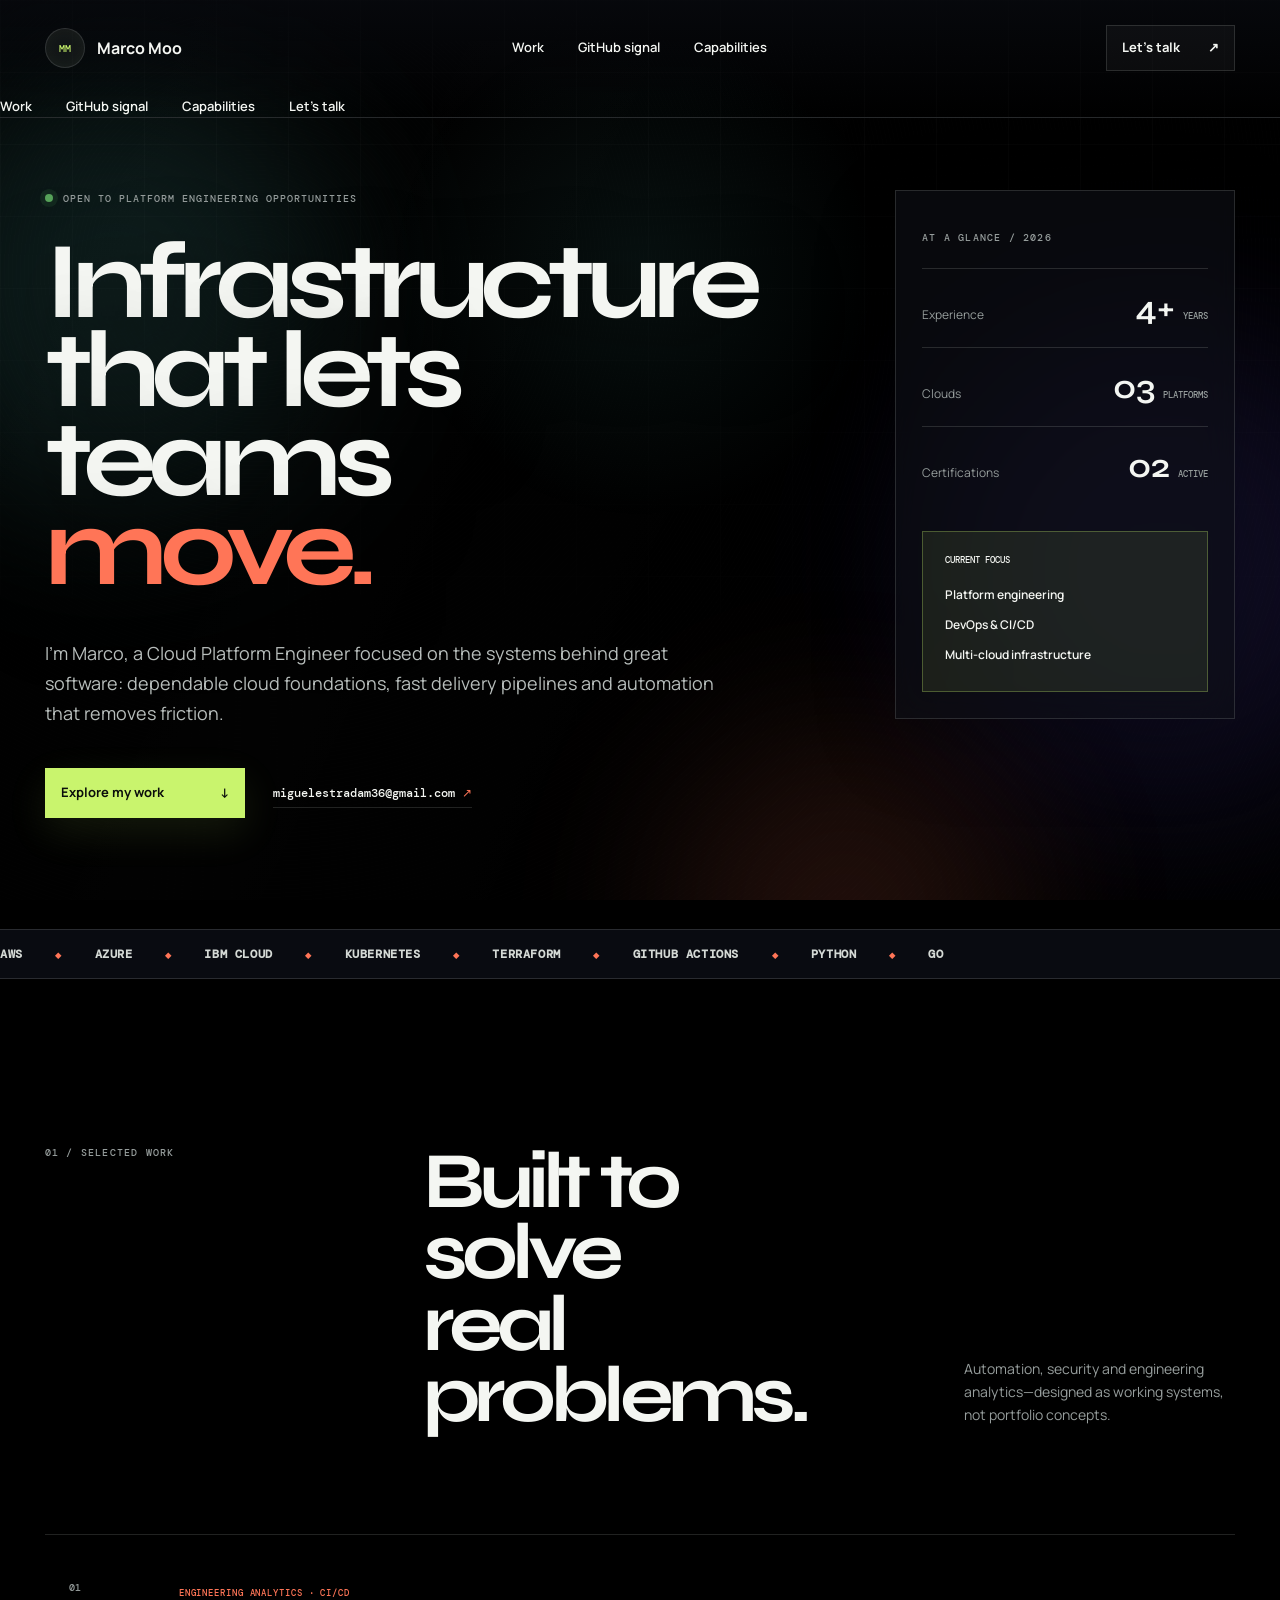
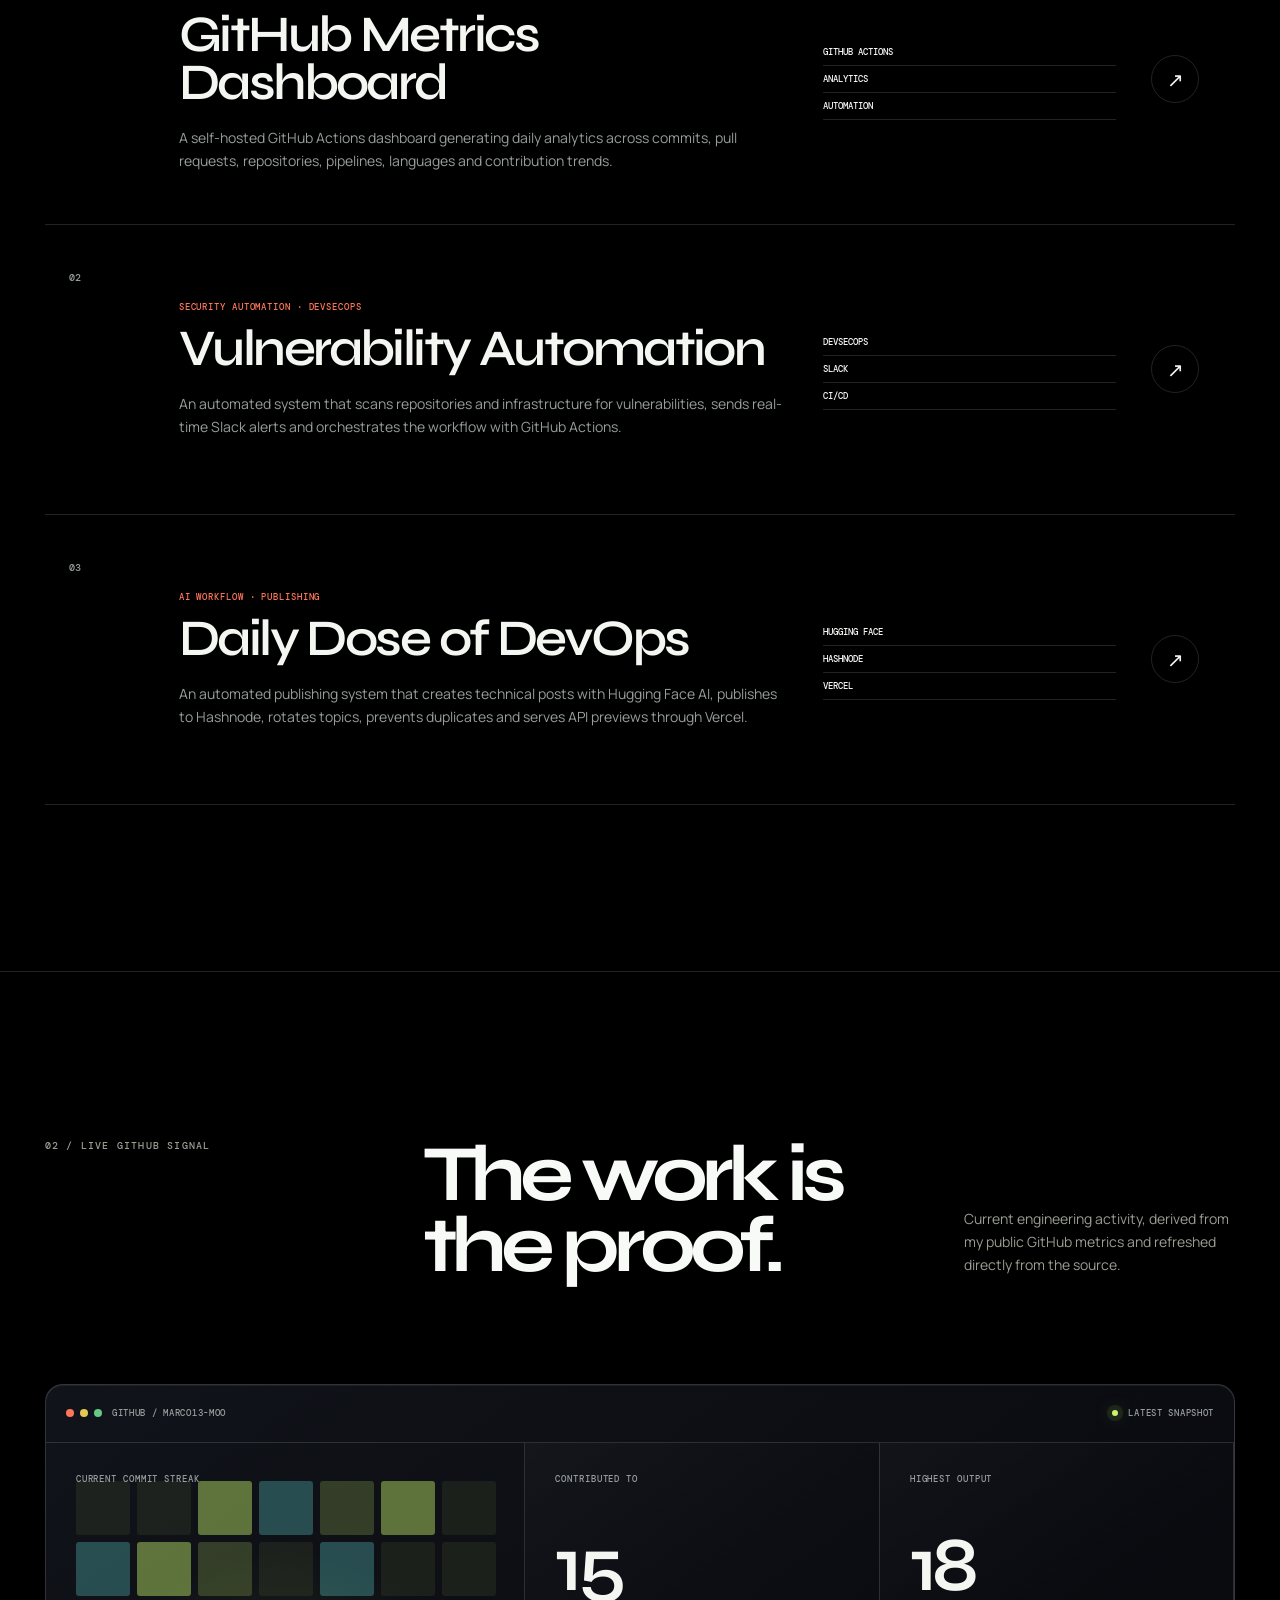
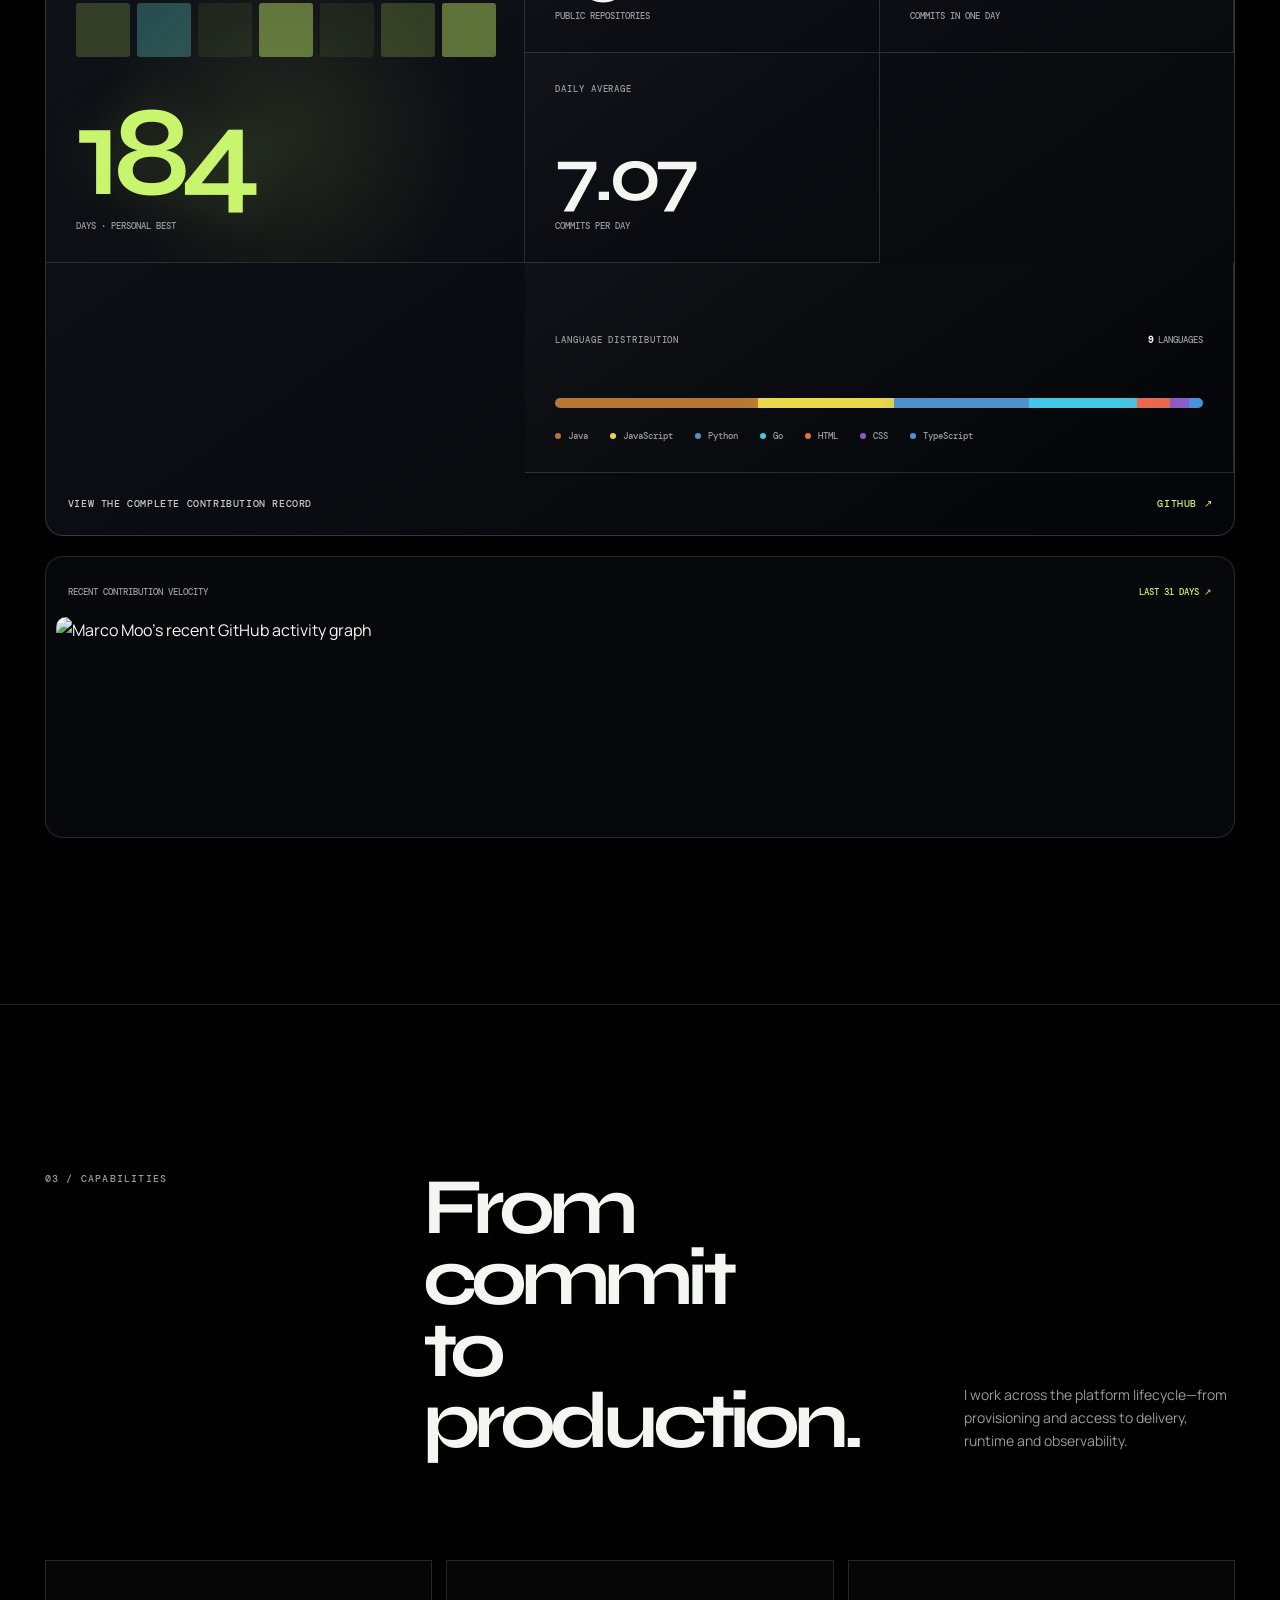
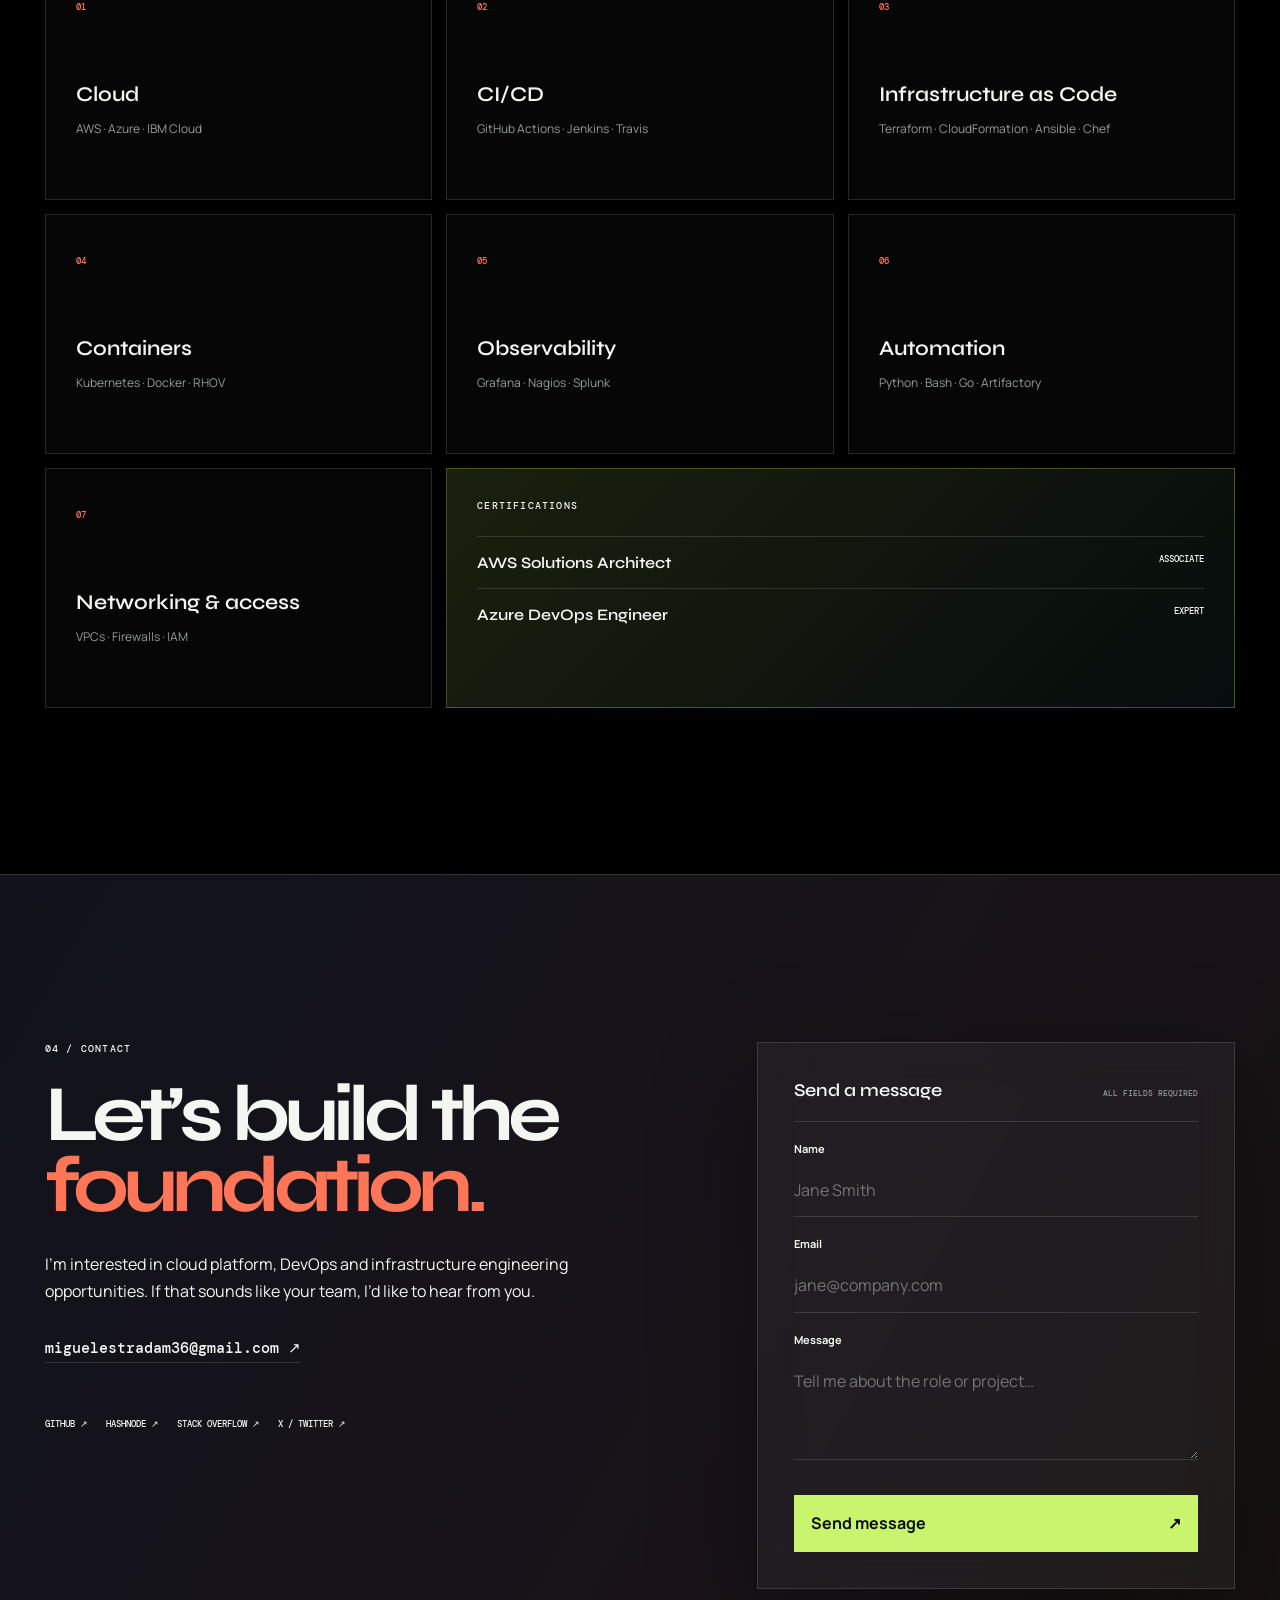
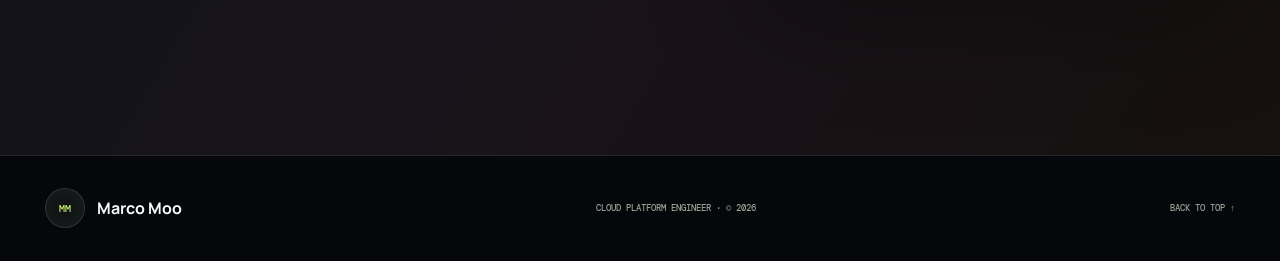
==== index.html @ 8cb0d661 "Organizing the repo" ====
<!doctype html>
<html lang="en">
<head>
  <meta charset="UTF-8">
  <meta name="viewport" content="width=device-width, initial-scale=1">
  <meta name="description" content="Marco Moo is a Cloud Platform Engineer building reliable cloud infrastructure, delivery platforms and automation.">
  <meta name="theme-color" content="#000000">
  <meta property="og:title" content="Marco Moo — Cloud Platform Engineer">
  <meta property="og:description" content="Cloud infrastructure, delivery platforms, automation and DevSecOps.">
  <meta property="og:type" content="website">
  <meta property="og:url" content="https://marco13-moo.github.io/">
  <meta property="og:image" content="https://marco13-moo.github.io/assets/og-platform-engineer.jpg">
  <meta name="twitter:card" content="summary_large_image">
  <link rel="icon" type="image/png" href="./assets/img/favicon-platform.png">
  <link rel="apple-touch-icon" href="./assets/img/apple-touch-icon.png">
  <link rel="preconnect" href="https://fonts.googleapis.com">
  <link rel="preconnect" href="https://fonts.gstatic.com" crossorigin>
  <link href="https://fonts.googleapis.com/css2?family=DM+Mono:wght@400;500&family=Manrope:wght@400;500;600;700&family=Syne:wght@600;700&display=swap" rel="stylesheet">
  <link rel="stylesheet" href="./assets/css/index.css">
  <title>Marco Moo — Cloud Platform Engineer</title>
</head>
<body>
  <a class="skip-link" href="#main">Skip to content</a>
  <div class="ambient-background" aria-hidden="true">
    <span class="orb orb-one"></span>
    <span class="orb orb-two"></span>
    <span class="orb orb-three"></span>
  </div>

  <header class="site-header">
    <div class="shell header-inner">
      <a class="wordmark" href="#top" aria-label="Marco Moo, home">
        <span class="wordmark-mark">MM</span>
        <span>Marco Moo</span>
      </a>
      <nav aria-label="Primary navigation">
        <a href="#work">Work</a>
        <a href="#signal">GitHub signal</a>
        <a href="#capabilities">Capabilities</a>
      </nav>
      <a class="header-cta" href="#contact">Let’s talk <span aria-hidden="true">↗</span></a>
      <button class="menu-toggle" type="button" aria-expanded="false" aria-controls="mobile-menu">Menu</button>
    </div>
    <nav id="mobile-menu" class="mobile-menu" aria-label="Mobile navigation" hidden>
      <a href="#work">Work</a>
      <a href="#signal">GitHub signal</a>
      <a href="#capabilities">Capabilities</a>
      <a href="#contact">Let’s talk</a>
    </nav>
  </header>

  <main id="main">
    <section id="top" class="hero shell">
      <div class="hero-main reveal">
        <p class="status"><span></span> Open to platform engineering opportunities</p>
        <h1>Infrastructure<br>that lets teams<br><em>move.</em></h1>
        <p class="hero-lede">I’m Marco, a Cloud Platform Engineer focused on the systems behind great software: dependable cloud foundations, fast delivery pipelines and automation that removes friction.</p>
        <div class="hero-actions">
          <a class="button button-dark" href="#work">Explore my work <span aria-hidden="true">↓</span></a>
          <a class="text-link" href="mailto:miguelestradam36@gmail.com">miguelestradam36@gmail.com <span aria-hidden="true">↗</span></a>
        </div>
      </div>

      <aside class="hero-sidebar reveal" aria-label="Professional overview">
        <p class="eyebrow">At a glance / 2026</p>
        <dl class="quick-stats">
          <div><dt>Experience</dt><dd>4+ <small>years</small></dd></div>
          <div><dt>Clouds</dt><dd>03 <small>platforms</small></dd></div>
          <div><dt>Certifications</dt><dd>02 <small>active</small></dd></div>
        </dl>
        <div class="focus">
          <p>Current focus</p>
          <span>Platform engineering</span>
          <span>DevOps &amp; CI/CD</span>
          <span>Multi-cloud infrastructure</span>
        </div>
      </aside>
    </section>

    <div class="ticker" aria-label="Technology stack">
      <div>AWS <i>◆</i> Azure <i>◆</i> IBM Cloud <i>◆</i> Kubernetes <i>◆</i> Terraform <i>◆</i> GitHub Actions <i>◆</i> Python <i>◆</i> Go</div>
    </div>

    <section id="work" class="section shell">
      <header class="section-heading reveal">
        <p class="eyebrow">01 / Selected work</p>
        <h2>Built to solve<br>real problems.</h2>
        <p>Automation, security and engineering analytics—designed as working systems, not portfolio concepts.</p>
      </header>

      <div class="project-list">
        <article class="project reveal">
          <div class="project-index">01</div>
          <div class="project-copy">
            <p class="project-type">Engineering analytics · CI/CD</p>
            <h3>GitHub Metrics Dashboard</h3>
            <p>A self-hosted GitHub Actions dashboard generating daily analytics across commits, pull requests, repositories, pipelines, languages and contribution trends.</p>
          </div>
          <ul class="project-tags" aria-label="Technologies">
            <li>GitHub Actions</li><li>Analytics</li><li>Automation</li>
          </ul>
          <a class="project-link" href="https://github.com/marco13-moo/github-dashboard" target="_blank" rel="noopener noreferrer" aria-label="Open GitHub Metrics Dashboard repository">↗</a>
        </article>

        <article class="project reveal">
          <div class="project-index">02</div>
          <div class="project-copy">
            <p class="project-type">Security automation · DevSecOps</p>
            <h3>Vulnerability Automation</h3>
            <p>An automated system that scans repositories and infrastructure for vulnerabilities, sends real-time Slack alerts and orchestrates the workflow with GitHub Actions.</p>
          </div>
          <ul class="project-tags" aria-label="Technologies">
            <li>DevSecOps</li><li>Slack</li><li>CI/CD</li>
          </ul>
          <a class="project-link" href="https://github.com/marco13-moo/devsecops-vulnerability-automation" target="_blank" rel="noopener noreferrer" aria-label="Open DevSecOps Vulnerability Automation repository">↗</a>
        </article>

        <article class="project reveal">
          <div class="project-index">03</div>
          <div class="project-copy">
            <p class="project-type">AI workflow · Publishing</p>
            <h3>Daily Dose of DevOps</h3>
            <p>An automated publishing system that creates technical posts with Hugging Face AI, publishes to Hashnode, rotates topics, prevents duplicates and serves API previews through Vercel.</p>
          </div>
          <ul class="project-tags" aria-label="Technologies">
            <li>Hugging Face</li><li>Hashnode</li><li>Vercel</li>
          </ul>
          <a class="project-link" href="https://github.com/marco13-moo/daily-dose-of-devops" target="_blank" rel="noopener noreferrer" aria-label="Open Daily Dose of DevOps repository">↗</a>
        </article>
      </div>
    </section>

    <section id="signal" class="signal section">
      <div class="shell">
        <header class="section-heading light reveal">
          <p class="eyebrow">02 / Live GitHub signal</p>
          <h2>The work is<br>the proof.</h2>
          <p>Current engineering activity, derived from my public GitHub metrics and refreshed directly from the source.</p>
        </header>
        <div class="metrics-console reveal" data-metrics-source="https://raw.githubusercontent.com/marco13-moo/github-metrics/main/metrics.svg">
          <div class="console-bar">
            <div><i></i><span>github / marco13-moo</span></div>
            <p><span class="live-dot"></span><span id="metrics-status">Live metrics</span></p>
          </div>
          <div class="metrics-grid">
            <article class="metric metric-featured">
              <span class="metric-label">Current commit streak</span>
              <strong id="metric-streak">184</strong>
              <small>days · personal best</small>
              <div class="streak-visual" aria-hidden="true">
                <span></span><span></span><span></span><span></span><span></span><span></span><span></span>
                <span></span><span></span><span></span><span></span><span></span><span></span><span></span>
                <span></span><span></span><span></span><span></span><span></span><span></span><span></span>
              </div>
            </article>
            <article class="metric"><span class="metric-label">Contributed to</span><strong id="metric-repositories">15</strong><small>public repositories</small></article>
            <article class="metric"><span class="metric-label">Highest output</span><strong id="metric-highest">18</strong><small>commits in one day</small></article>
            <article class="metric"><span class="metric-label">Daily average</span><strong id="metric-average">7.07</strong><small>commits per day</small></article>
            <article class="metric language-metric">
              <div class="language-heading"><span class="metric-label">Language distribution</span><small><strong id="metric-languages">9</strong> languages</small></div>
              <div class="language-bar" aria-label="Primary language distribution">
                <i style="--share:31.28%;--language:#b77730"></i><i style="--share:20.94%;--language:#ead84c"></i><i style="--share:20.91%;--language:#4e91ca"></i><i style="--share:16.67%;--language:#42c8e7"></i><i style="--share:5.14%;--language:#eb694c"></i><i style="--share:2.82%;--language:#8c5cc4"></i><i style="--share:2.24%;--language:#4b91db"></i>
              </div>
              <ul class="language-legend">
                <li><i style="--language:#b77730"></i>Java</li><li><i style="--language:#ead84c"></i>JavaScript</li><li><i style="--language:#4e91ca"></i>Python</li><li><i style="--language:#42c8e7"></i>Go</li><li><i style="--language:#eb694c"></i>HTML</li><li><i style="--language:#8c5cc4"></i>CSS</li><li><i style="--language:#4b91db"></i>TypeScript</li>
              </ul>
            </article>
          </div>
          <a class="console-link" href="https://github.com/miguelestradam3" target="_blank" rel="noopener noreferrer"><span>View the complete contribution record</span><span>GitHub ↗</span></a>
        </div>
        <a class="activity-panel reveal" href="https://github.com/miguelestradam3" target="_blank" rel="noopener noreferrer">
          <div><span>Recent contribution velocity</span><span>Last 31 days ↗</span></div>
          <img src="https://github-readme-activity-graph.vercel.app/graph?username=miguelestradam3&theme=react-dark&hide_border=true&bg_color=000000&color=959D9B&line=C9F46D&point=65D9D3" alt="Marco Moo's recent GitHub activity graph" loading="lazy">
        </a>
      </div>
    </section>

    <section id="capabilities" class="section shell">
      <header class="section-heading reveal">
        <p class="eyebrow">03 / Capabilities</p>
        <h2>From commit<br>to production.</h2>
        <p>I work across the platform lifecycle—from provisioning and access to delivery, runtime and observability.</p>
      </header>
      <div class="capability-grid">
        <article class="capability reveal"><span>01</span><h3>Cloud</h3><p>AWS · Azure · IBM Cloud</p></article>
        <article class="capability reveal"><span>02</span><h3>CI/CD</h3><p>GitHub Actions · Jenkins · Travis</p></article>
        <article class="capability reveal"><span>03</span><h3>Infrastructure as Code</h3><p>Terraform · CloudFormation · Ansible · Chef</p></article>
        <article class="capability reveal"><span>04</span><h3>Containers</h3><p>Kubernetes · Docker · RHOV</p></article>
        <article class="capability reveal"><span>05</span><h3>Observability</h3><p>Grafana · Nagios · Splunk</p></article>
        <article class="capability reveal"><span>06</span><h3>Automation</h3><p>Python · Bash · Go · Artifactory</p></article>
        <article class="capability reveal"><span>07</span><h3>Networking &amp; access</h3><p>VPCs · Firewalls · IAM</p></article>
        <aside class="certifications reveal">
          <p class="eyebrow">Certifications</p>
          <div><strong>AWS Solutions Architect</strong><span>Associate</span></div>
          <div><strong>Azure DevOps Engineer</strong><span>Expert</span></div>
        </aside>
      </div>
    </section>

    <section id="contact" class="contact">
      <div class="shell contact-layout">
        <div class="contact-copy reveal">
          <p class="eyebrow">04 / Contact</p>
          <h2>Let’s build the<br><em>foundation.</em></h2>
          <p>I’m interested in cloud platform, DevOps and infrastructure engineering opportunities. If that sounds like your team, I’d like to hear from you.</p>
          <a class="contact-email" href="mailto:miguelestradam36@gmail.com">miguelestradam36@gmail.com <span>↗</span></a>
          <div class="socials">
            <a href="https://github.com/marco13-moo/" target="_blank" rel="noreferrer">GitHub ↗</a>
            <a href="https://hashnode.com/@marcomoo13" target="_blank" rel="noreferrer">Hashnode ↗</a>
            <a href="https://stackoverflow.com/users/31222266/marco-moo" target="_blank" rel="noreferrer">Stack Overflow ↗</a>
            <a href="https://twitter.com/DMarco1600" target="_blank" rel="noreferrer">X / Twitter ↗</a>
          </div>
        </div>
        <form class="contact-form reveal" action="https://formcarry.com/s/vtykv0ubAH4" method="POST">
          <div class="form-heading"><span>Send a message</span><small>All fields required</small></div>
          <label for="name">Name</label>
          <input id="name" name="name" type="text" autocomplete="name" placeholder="Jane Smith" required>
          <label for="email">Email</label>
          <input id="email" name="email" type="email" autocomplete="email" placeholder="jane@company.com" required>
          <label for="message">Message</label>
          <textarea id="message" name="message" placeholder="Tell me about the role or project…" required></textarea>
          <button type="submit">Send message <span aria-hidden="true">↗</span></button>
        </form>
      </div>
    </section>
  </main>

  <footer class="site-footer">
    <div class="shell">
      <a class="wordmark" href="#top"><span class="wordmark-mark">MM</span><span>Marco Moo</span></a>
      <p>Cloud Platform Engineer · © <span id="year"></span></p>
      <a href="#top">Back to top ↑</a>
    </div>
  </footer>
  <script src="./assets/js/index.js"></script>
</body>
</html>
---- assets/css/index.css ----
:root {
  color-scheme: dark;
  --paper: #000;
  --paper-2: #080a0f;
  --ink: #f4f6f2;
  --muted: #969d9c;
  --line: rgba(231, 237, 234, .14);
  --acid: #c9f46d;
  --orange: #ff7557;
  --cyan: #65d9d3;
  --white: #f8faf7;
  --max: 1320px;
}

* { box-sizing: border-box; }
html { scroll-behavior: smooth; }
body {
  margin: 0;
  background: var(--paper);
  color: var(--ink);
  font: 400 16px/1.65 "Manrope", sans-serif;
  -webkit-font-smoothing: antialiased;
  overflow-x: hidden;
}
body::before {
  content: "";
  position: fixed;
  inset: 0;
  z-index: -3;
  pointer-events: none;
  background:
    linear-gradient(rgba(255,255,255,.024) 1px, transparent 1px),
    linear-gradient(90deg, rgba(255,255,255,.024) 1px, transparent 1px);
  background-size: 72px 72px;
  mask-image: linear-gradient(to bottom, #000 0%, transparent 88%);
}
body::after {
  content: "";
  position: fixed;
  width: 520px;
  height: 520px;
  left: calc(var(--pointer-x, 50%) - 260px);
  top: calc(var(--pointer-y, 30%) - 260px);
  z-index: -2;
  border-radius: 50%;
  pointer-events: none;
  background: radial-gradient(circle, rgba(101,217,211,.08), transparent 68%);
  transition: left .8s cubic-bezier(.16,1,.3,1), top .8s cubic-bezier(.16,1,.3,1);
}
.ambient-background { position: fixed; inset: 0; z-index: -2; overflow: hidden; pointer-events: none; }
.ambient-background::after {
  content: ""; position: absolute; inset: 0; opacity: .22;
  background: repeating-radial-gradient(circle at 20% 30%, transparent 0 3px, rgba(255,255,255,.018) 4px), linear-gradient(115deg, transparent 10%, rgba(255,255,255,.025) 35%, transparent 55%);
  mix-blend-mode: screen; animation: material-shift 18s ease-in-out infinite alternate;
}
.orb { position: absolute; border-radius: 50%; filter: blur(90px); opacity: .13; will-change: transform; }
.orb-one { width: 34vw; height: 34vw; min-width: 360px; min-height: 360px; left: -8vw; top: 8vh; background: var(--cyan); animation: float-one 20s ease-in-out infinite alternate; }
.orb-two { width: 38vw; height: 38vw; min-width: 400px; min-height: 400px; right: -10vw; top: 36vh; background: #705cff; animation: float-two 26s ease-in-out infinite alternate; }
.orb-three { width: 28vw; height: 28vw; right: 20vw; bottom: -15vw; background: var(--orange); animation: float-three 22s ease-in-out infinite alternate; }
@keyframes float-one { to { transform: translate(14vw, 12vh) scale(1.12); } }
@keyframes float-two { to { transform: translate(-12vw, -16vh) scale(.86); } }
@keyframes float-three { to { transform: translate(-10vw, -18vh) scale(1.18); } }
@keyframes material-shift { to { transform: translate3d(3vw, -2vh, 0) scale(1.04); opacity: .34; } }
::selection { background: var(--acid); color: #080a0f; }
a { color: inherit; text-decoration: none; }
button, input, textarea { font: inherit; }
img { max-width: 100%; }
.shell { width: min(calc(100% - clamp(40px, 7vw, 112px)), var(--max)); margin-inline: auto; }
.skip-link { position: fixed; left: 16px; top: -80px; z-index: 100; padding: 12px 16px; background: var(--ink); color: white; }
.skip-link:focus { top: 16px; }

.site-header {
  position: absolute;
  inset: 0 0 auto;
  z-index: 20;
  border-bottom: 1px solid var(--line);
  background: linear-gradient(to bottom, rgba(8,10,15,.78), transparent);
}
.header-inner { height: 96px; display: grid; grid-template-columns: 1fr auto 1fr; align-items: center; }
.wordmark { display: inline-flex; align-items: center; gap: 12px; width: max-content; font-weight: 700; }
.wordmark-mark { width: 40px; height: 40px; display: grid; place-items: center; border-radius: 50%; border: 1px solid var(--line); background: rgba(255,255,255,.05); color: var(--acid); font: 500 10px "DM Mono", monospace; box-shadow: inset 0 0 20px rgba(201,244,109,.05); }
.site-header nav { display: flex; gap: 34px; }
.site-header nav a { font-size: 13px; font-weight: 600; }
.site-header nav a:hover { text-decoration: underline; text-underline-offset: 5px; }
.header-cta { justify-self: end; display: flex; gap: 28px; padding: 11px 15px; border: 1px solid var(--line); background: rgba(255,255,255,.035); font-size: 13px; font-weight: 700; transition: .2s; }
.header-cta:hover { background: var(--acid); color: #0a0d0b; border-color: var(--acid); }
.menu-toggle, .mobile-menu { display: none; }

.hero { min-height: 900px; padding-top: 190px; padding-bottom: 110px; display: grid; grid-template-columns: minmax(0, 1fr) 340px; gap: clamp(72px, 10vw, 150px); align-items: center; }
.status { display: flex; gap: 10px; align-items: center; margin: 0 0 32px; color: var(--muted); font: 500 10px "DM Mono", monospace; text-transform: uppercase; letter-spacing: .1em; }
.status span { width: 8px; height: 8px; border-radius: 50%; background: #57a35a; box-shadow: 0 0 0 5px rgba(87,163,90,.12); }
.hero h1, .section-heading h2, .contact h2 {
  margin: 0;
  font: 700 clamp(4.4rem, 8.5vw, 8.3rem)/.82 "Syne", sans-serif;
  letter-spacing: -.075em;
}
.hero h1 { text-shadow: 0 20px 80px rgba(0,0,0,.5); }
.hero h1 em, .contact h2 em { color: var(--orange); font-style: normal; }
.hero-lede { max-width: 680px; margin: 46px 0 40px; font-size: 18px; color: #b7bdbb; }
.hero-actions { display: flex; flex-wrap: wrap; align-items: center; gap: 28px; }
.button { display: inline-flex; min-width: 200px; justify-content: space-between; padding: 14px 16px; font-size: 13px; font-weight: 700; }
.button-dark { background: var(--acid); color: #0a0d0b; box-shadow: 0 14px 40px rgba(201,244,109,.1); }
.button-dark span { color: #0a0d0b; }
.button-dark:hover { transform: translateY(-3px); box-shadow: 0 18px 50px rgba(201,244,109,.2); }
.text-link { padding: 6px 0; border-bottom: 1px solid var(--line); font: 500 12px "DM Mono", monospace; }
.text-link span { color: var(--orange); }

.hero-sidebar { align-self: end; margin-bottom: 100px; padding: 26px; border: 1px solid var(--line); background: rgba(14,17,24,.58); backdrop-filter: blur(18px); box-shadow: 0 24px 80px rgba(0,0,0,.2); }
.eyebrow { margin: 0 0 24px; font: 500 10px "DM Mono", monospace; text-transform: uppercase; letter-spacing: .12em; }
.hero-sidebar > .eyebrow { padding-top: 14px; color: var(--muted); }
.quick-stats { margin: 0; }
.quick-stats div { padding: 19px 0; display: flex; justify-content: space-between; align-items: baseline; border-top: 1px solid var(--line); }
.quick-stats dt { color: var(--muted); font-size: 12px; }
.quick-stats dd { margin: 0; font: 600 34px "Syne", sans-serif; }
.quick-stats small { font: 500 9px "DM Mono", monospace; color: var(--muted); text-transform: uppercase; }
.focus { margin-top: 26px; padding: 22px; background: rgba(201,244,109,.09); border: 1px solid rgba(201,244,109,.28); }
.focus p { margin: 0 0 14px; font: 500 9px "DM Mono", monospace; text-transform: uppercase; }
.focus span { display: block; padding: 5px 0; font-size: 12px; font-weight: 600; }

.ticker { overflow: hidden; border-block: 1px solid var(--line); background: rgba(13,16,24,.72); backdrop-filter: blur(12px); color: #d4d9d5; }
.ticker div { width: max-content; padding: 16px 0; font: 600 12px "DM Mono", monospace; text-transform: uppercase; letter-spacing: .05em; animation: drift 28s linear infinite; }
.ticker i { margin: 0 25px; color: var(--orange); font-style: normal; font-size: 8px; }
@keyframes drift { from { transform: translateX(3vw); } to { transform: translateX(-25vw); } }

.section { padding: clamp(120px, 13vw, 180px) 0; }
.section-heading { display: grid; grid-template-columns: .8fr 1.25fr .75fr; gap: clamp(44px, 7vw, 100px); align-items: end; margin-bottom: clamp(68px, 8vw, 110px); }
.section-heading .eyebrow { align-self: start; color: var(--muted); }
.section-heading h2, .contact h2 { font-size: clamp(3rem, 6.2vw, 6.3rem); line-height: .9; }
.section-heading > p:last-child { margin: 0 0 5px; color: var(--muted); font-size: 14px; }
.section-heading.light { color: var(--white); }
.section-heading.light .eyebrow, .section-heading.light > p:last-child { color: #999e91; }

.project-list { border-top: 1px solid var(--line); }
.project {
  position: relative;
  display: grid;
  grid-template-columns: 75px 1.35fr .65fr 60px;
  gap: 35px;
  align-items: center;
  min-height: 290px;
  padding: 46px 24px;
  border-bottom: 1px solid var(--line);
}
.project::before { content: ""; position: absolute; inset: 0; z-index: -1; background: linear-gradient(100deg, rgba(201,244,109,.11), rgba(101,217,211,.055)); transform: scaleY(0); transform-origin: bottom; transition: transform .35s cubic-bezier(.16,1,.3,1); }
.project:hover::before { transform: scaleY(1); }
.project-index { align-self: start; font: 500 10px "DM Mono", monospace; color: var(--muted); }
.project-type { margin: 0 0 12px; color: var(--orange); font: 500 9px "DM Mono", monospace; text-transform: uppercase; letter-spacing: .1em; }
.project h3 { margin: 0 0 18px; max-width: 650px; font: 600 clamp(2rem, 4vw, 4rem)/.95 "Syne", sans-serif; letter-spacing: -.05em; }
.project-copy > p:last-child { max-width: 680px; margin: 0; color: var(--muted); font-size: 14px; }
.project:hover .project-copy > p:last-child { color: #c6cbc8; }
.project-tags { margin: 0; padding: 0; list-style: none; }
.project-tags li { padding: 7px 0; border-bottom: 1px solid var(--line); font: 500 9px "DM Mono", monospace; text-transform: uppercase; }
.project-link { width: 48px; height: 48px; display: grid; place-items: center; border: 1px solid var(--line); border-radius: 50%; font-size: 20px; transition: .2s; }
.project-link:hover { background: var(--acid); color: #0a0d0b; border-color: var(--acid); transform: rotate(45deg); }

.signal { position: relative; background: rgba(0,0,0,.88); border-block: 1px solid var(--line); backdrop-filter: blur(12px); }
.metrics-console { overflow: hidden; border: 1px solid rgba(255,255,255,.16); border-radius: 18px; background: linear-gradient(145deg, rgba(18,21,28,.92), rgba(5,6,9,.96)); box-shadow: 0 40px 120px rgba(0,0,0,.5), inset 0 1px 0 rgba(255,255,255,.06); }
.console-bar { min-height: 58px; padding: 0 20px; display: flex; align-items: center; justify-content: space-between; border-bottom: 1px solid var(--line); color: var(--muted); font: 500 9px "DM Mono", monospace; text-transform: uppercase; letter-spacing: .08em; }
.console-bar > div, .console-bar p { display: flex; align-items: center; gap: 10px; margin: 0; }
.console-bar i { width: 8px; height: 8px; border-radius: 50%; background: var(--orange); box-shadow: 14px 0 0 #e4c952, 28px 0 0 #65c887; margin-right: 28px; }
.live-dot { width: 6px; height: 6px; border-radius: 50%; background: var(--acid); box-shadow: 0 0 0 5px rgba(201,244,109,.08), 0 0 16px rgba(201,244,109,.5); animation: live-pulse 2.2s ease-in-out infinite; }
@keyframes live-pulse { 50% { opacity: .48; transform: scale(.8); } }
.metrics-grid { display: grid; grid-template-columns: 1.15fr .85fr .85fr; }
.metric { min-height: 210px; padding: 30px; display: flex; flex-direction: column; justify-content: flex-end; border-right: 1px solid var(--line); border-bottom: 1px solid var(--line); background: linear-gradient(145deg, rgba(255,255,255,.025), transparent 60%); }
.metric-label { margin-bottom: auto; color: var(--muted); font: 500 9px "DM Mono", monospace; text-transform: uppercase; letter-spacing: .1em; }
.metric > strong { font: 600 clamp(3.3rem, 6vw, 6.1rem)/.86 "Syne", sans-serif; letter-spacing: -.07em; }
.metric small { margin-top: 12px; color: var(--muted); font: 500 9px "DM Mono", monospace; text-transform: uppercase; }
.metric-featured { grid-row: span 2; min-height: 420px; position: relative; overflow: hidden; background: radial-gradient(circle at 50% 70%, rgba(201,244,109,.11), transparent 50%); }
.metric-featured > strong { color: var(--acid); font-size: clamp(5rem, 10vw, 9rem); text-shadow: 0 0 60px rgba(201,244,109,.16); }
.streak-visual { position: absolute; inset: 38px 28px auto 30px; display: grid; grid-template-columns: repeat(7, 1fr); gap: 7px; opacity: .72; }
.streak-visual span { aspect-ratio: 1; border-radius: 3px; background: rgba(201,244,109,.1); animation: cell-pulse 3.4s ease-in-out infinite; }
.streak-visual span:nth-child(3n) { background: rgba(201,244,109,.6); animation-delay: -.8s; }
.streak-visual span:nth-child(4n) { background: rgba(101,217,211,.42); animation-delay: -1.6s; }
.streak-visual span:nth-child(5n) { background: rgba(201,244,109,.28); animation-delay: -2.4s; }
@keyframes cell-pulse { 50% { opacity: .45; transform: translateY(-2px); } }
.language-metric { grid-column: 2 / 4; min-height: 210px; }
.language-heading { display: flex; justify-content: space-between; gap: 20px; }
.language-heading small { margin: 0; }
.language-heading small strong { color: var(--ink); font-size: inherit; }
.language-bar { display: flex; height: 10px; margin: 52px 0 22px; overflow: hidden; border-radius: 10px; background: rgba(255,255,255,.06); }
.language-bar i { width: var(--share); background: var(--language); box-shadow: 0 0 18px color-mix(in srgb, var(--language) 45%, transparent); }
.language-legend { display: flex; flex-wrap: wrap; gap: 10px 22px; margin: 0; padding: 0; list-style: none; color: var(--muted); font: 500 9px "DM Mono", monospace; }
.language-legend li { display: flex; align-items: center; gap: 7px; }
.language-legend i { width: 6px; height: 6px; border-radius: 50%; background: var(--language); }
.console-link { min-height: 62px; padding: 0 22px; display: flex; align-items: center; justify-content: space-between; color: #c5cac7; font: 500 10px "DM Mono", monospace; text-transform: uppercase; letter-spacing: .06em; }
.console-link span:last-child { color: var(--acid); }
.activity-panel { display: block; margin-top: 20px; padding: 10px; overflow: hidden; border: 1px solid var(--line); border-radius: 18px; background: rgba(8,10,15,.8); transition: border-color .25s, transform .25s; }
.activity-panel:hover { border-color: rgba(201,244,109,.5); transform: translateY(-3px); }
.activity-panel > div { min-height: 50px; padding: 0 12px; display: flex; justify-content: space-between; align-items: center; color: var(--muted); font: 500 9px "DM Mono", monospace; text-transform: uppercase; }
.activity-panel > div span:last-child { color: var(--acid); }
.activity-panel img { display: block; width: 100%; min-height: 210px; object-fit: contain; border-radius: 10px; }

.capability-grid { display: grid; grid-template-columns: repeat(3, 1fr); gap: 14px; }
.capability { min-height: 240px; padding: 30px; border: 1px solid var(--line); background: rgba(255,255,255,.025); transition: border-color .25s, background .25s, transform .25s; }
.capability:hover { border-color: rgba(201,244,109,.45); background: rgba(201,244,109,.045); transform: translateY(-4px); }
.capability > span { color: var(--orange); font: 500 9px "DM Mono", monospace; }
.capability h3 { margin: 65px 0 12px; font: 600 21px "Syne", sans-serif; }
.capability p { margin: 0; color: var(--muted); font-size: 12px; }
.certifications { grid-column: span 2; padding: 30px; background: linear-gradient(135deg, rgba(201,244,109,.13), rgba(101,217,211,.06)); border: 1px solid rgba(201,244,109,.28); }
.certifications > div { display: flex; justify-content: space-between; gap: 20px; padding: 16px 0; border-top: 1px solid var(--line); }
.certifications strong { font: 600 16px "Syne", sans-serif; }
.certifications span { font: 500 9px "DM Mono", monospace; text-transform: uppercase; }

.contact { padding: clamp(120px, 13vw, 180px) 0; background: linear-gradient(120deg, #10131b, #19131a 55%, #16110f); color: var(--ink); border-top: 1px solid var(--line); }
.contact-layout { display: grid; grid-template-columns: 1.1fr .9fr; gap: clamp(70px, 10vw, 150px); }
.contact-copy > p:not(.eyebrow) { max-width: 650px; margin: 30px 0; }
.contact h2 em { color: var(--orange); }
.contact-email { display: inline-block; padding-bottom: 4px; border-bottom: 1px solid var(--line); font: 500 15px "DM Mono", monospace; }
.socials { display: flex; flex-wrap: wrap; gap: 18px; margin-top: 55px; }
.socials a { font: 500 9px "DM Mono", monospace; text-transform: uppercase; }
.socials a:hover { text-decoration: underline; text-underline-offset: 4px; }
.contact-form { padding: 36px; background: rgba(255,255,255,.045); border: 1px solid var(--line); backdrop-filter: blur(20px); box-shadow: 0 32px 100px rgba(0,0,0,.32); }
.form-heading { display: flex; justify-content: space-between; align-items: baseline; padding-bottom: 20px; border-bottom: 1px solid var(--line); font: 600 18px "Syne", sans-serif; }
.form-heading small { color: var(--muted); font: 500 8px "DM Mono", monospace; text-transform: uppercase; }
.contact-form label { display: block; margin: 18px 0 6px; font-size: 11px; font-weight: 700; }
.contact-form input, .contact-form textarea { width: 100%; padding: 13px 0; border: 0; border-bottom: 1px solid var(--line); border-radius: 0; background: transparent; color: var(--ink); outline: 0; }
.contact-form input:focus, .contact-form textarea:focus { border-color: var(--orange); box-shadow: 0 2px 0 var(--orange); }
.contact-form textarea { min-height: 105px; resize: vertical; }
.contact-form button { width: 100%; margin-top: 28px; padding: 15px 17px; border: 0; background: var(--acid); color: #0a0d0b; text-align: left; font-weight: 700; cursor: pointer; }
.contact-form button span { float: right; color: #0a0d0b; }

.site-footer { background: #05070a; color: var(--white); border-top: 1px solid var(--line); }
.site-footer .shell { min-height: 105px; display: flex; align-items: center; justify-content: space-between; gap: 24px; }
.site-footer p, .site-footer > div > a:last-child { color: #999e91; font: 500 9px "DM Mono", monospace; text-transform: uppercase; }

.reveal { opacity: 0; transform: translateY(22px); transition: opacity .65s ease, transform .65s ease; }
.reveal.visible { opacity: 1; transform: none; }
:focus-visible { outline: 3px solid var(--orange); outline-offset: 4px; }

@media (max-width: 980px) {
  .header-inner { grid-template-columns: 1fr auto; }
  .site-header nav, .header-cta { display: none; }
  .menu-toggle { display: block; padding: 10px 14px; border: 1px solid var(--line); background: rgba(255,255,255,.04); color: var(--ink); font-size: 12px; font-weight: 700; }
  .mobile-menu.open { display: flex; position: absolute; top: 84px; left: 28px; right: 28px; flex-direction: column; gap: 0; padding: 12px 20px; background: rgba(8,10,15,.96); color: var(--white); border: 1px solid var(--line); backdrop-filter: blur(18px); }
  .mobile-menu a { padding: 13px 0; border-bottom: 1px solid #3b3f37; }
  .hero { grid-template-columns: 1fr; gap: 70px; padding-bottom: 90px; }
  .hero-sidebar { width: 100%; margin: 0; display: grid; grid-template-columns: 1fr 1fr; gap: 30px; }
  .hero-sidebar > .eyebrow { grid-column: 1 / -1; }
  .section-heading { grid-template-columns: 1fr 1fr; gap: 35px; }
  .section-heading .eyebrow { grid-column: 1 / -1; }
  .project { grid-template-columns: 50px 1fr 48px; }
  .project-tags { display: none; }
  .metrics-grid { grid-template-columns: 1fr 1fr; }
  .metric-featured { grid-column: 1 / -1; grid-row: auto; min-height: 330px; }
  .language-metric { grid-column: 1 / -1; }
  .capability-grid { grid-template-columns: repeat(2, 1fr); }
  .contact-layout { grid-template-columns: 1fr; }
}

@media (max-width: 640px) {
  .shell { width: min(calc(100% - 40px), var(--max)); }
  .header-inner { height: 76px; }
  .hero { min-height: auto; padding-top: 145px; }
  .hero h1 { font-size: clamp(3.6rem, 17vw, 5rem); }
  .hero-sidebar { grid-template-columns: 1fr; gap: 10px; }
  .hero-sidebar > .eyebrow { grid-column: auto; }
  .section { padding: 95px 0; }
  .section-heading { grid-template-columns: 1fr; margin-bottom: 50px; }
  .section-heading .eyebrow { grid-column: auto; }
  .project { grid-template-columns: 1fr 44px; gap: 20px; padding: 34px 14px; }
  .project-index { grid-column: 1 / -1; }
  .project h3 { font-size: 2.5rem; }
  .metrics-grid { grid-template-columns: 1fr; }
  .metric, .metric-featured, .language-metric { grid-column: auto; min-height: 220px; }
  .metric-featured { min-height: 330px; }
  .console-bar { align-items: flex-start; gap: 14px; padding-block: 17px; }
  .language-bar { margin-top: 40px; }
  .activity-panel > div { gap: 14px; padding-block: 12px; }
  .capability-grid { grid-template-columns: 1fr; }
  .certifications { grid-column: auto; }
  .contact { padding: 95px 0; }
  .contact-form { padding: 24px; box-shadow: 0 24px 60px rgba(0,0,0,.3); }
  .site-footer .shell { padding: 28px 0; flex-wrap: wrap; }
}

@media (prefers-reduced-motion: reduce) {
  html { scroll-behavior: auto; }
  *, *::before, *::after { animation: none !important; transition-duration: .01ms !important; }
  .reveal { opacity: 1; transform: none; }
}
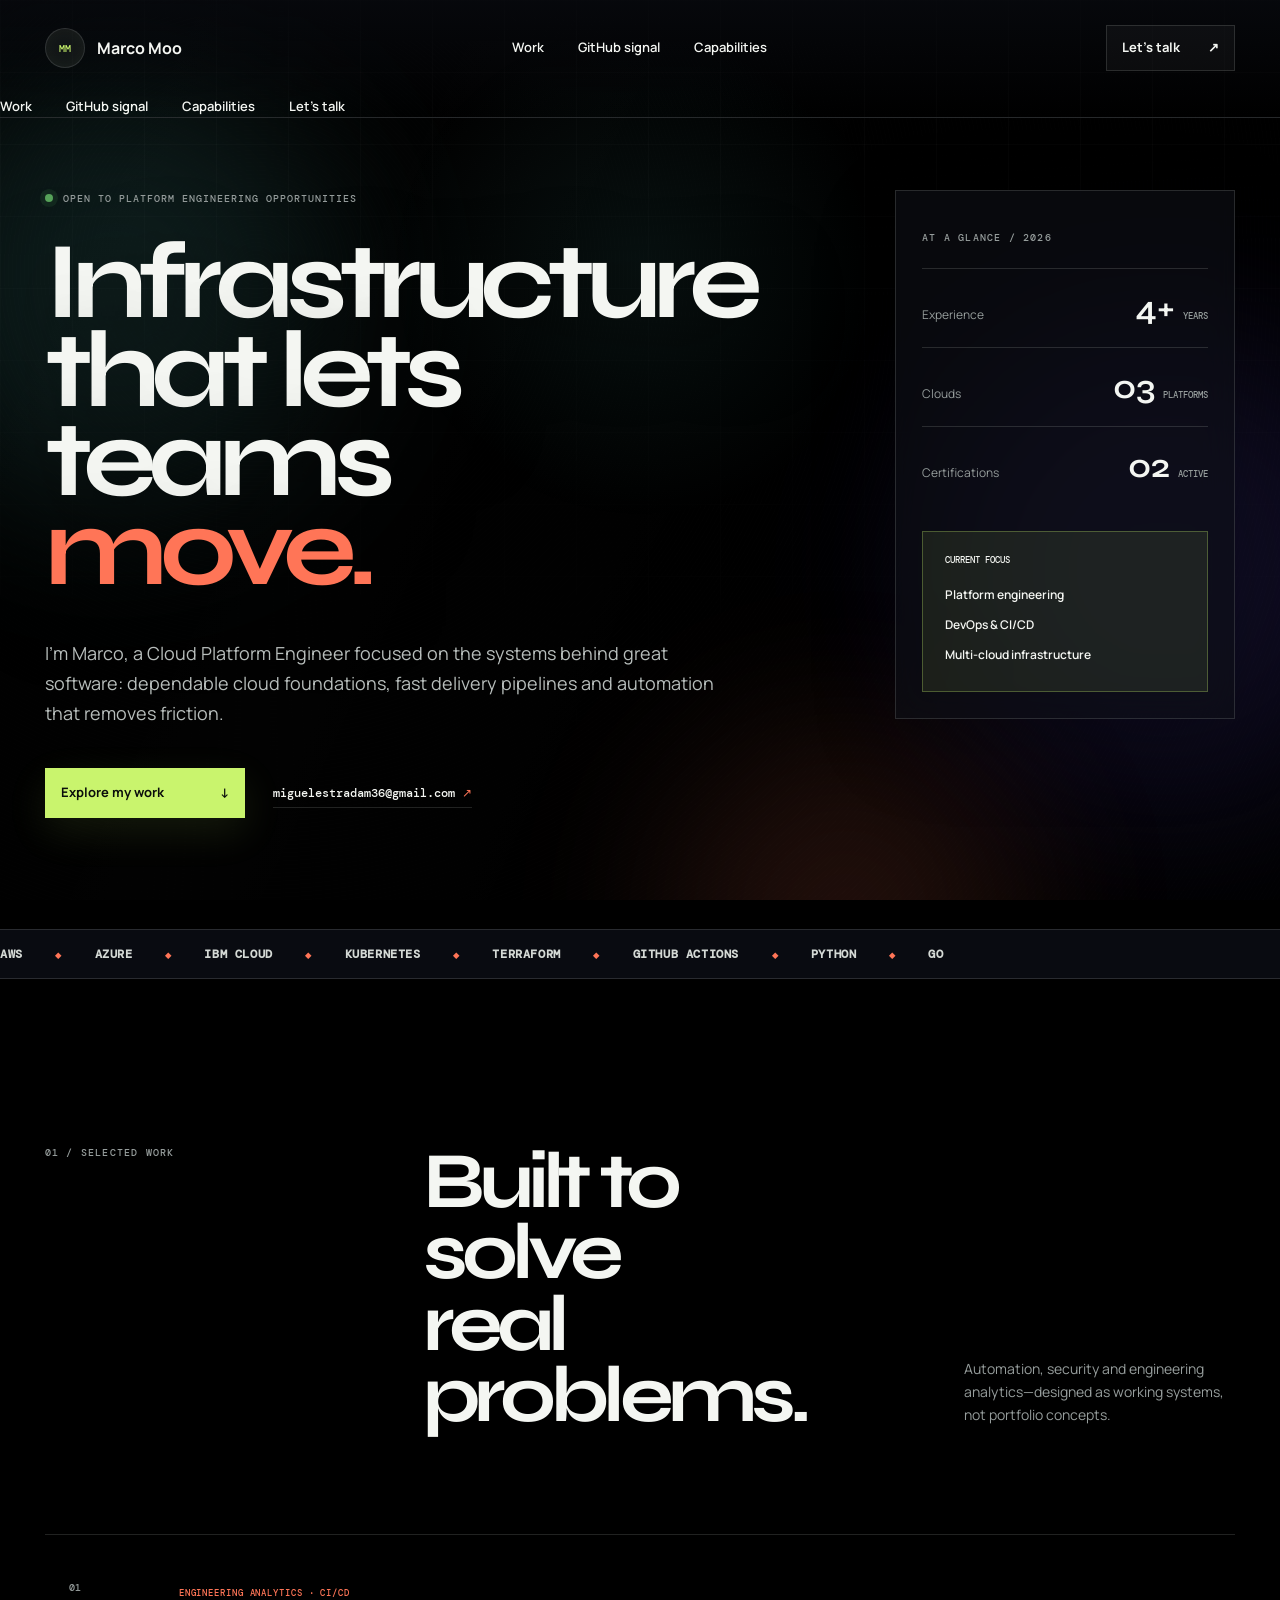
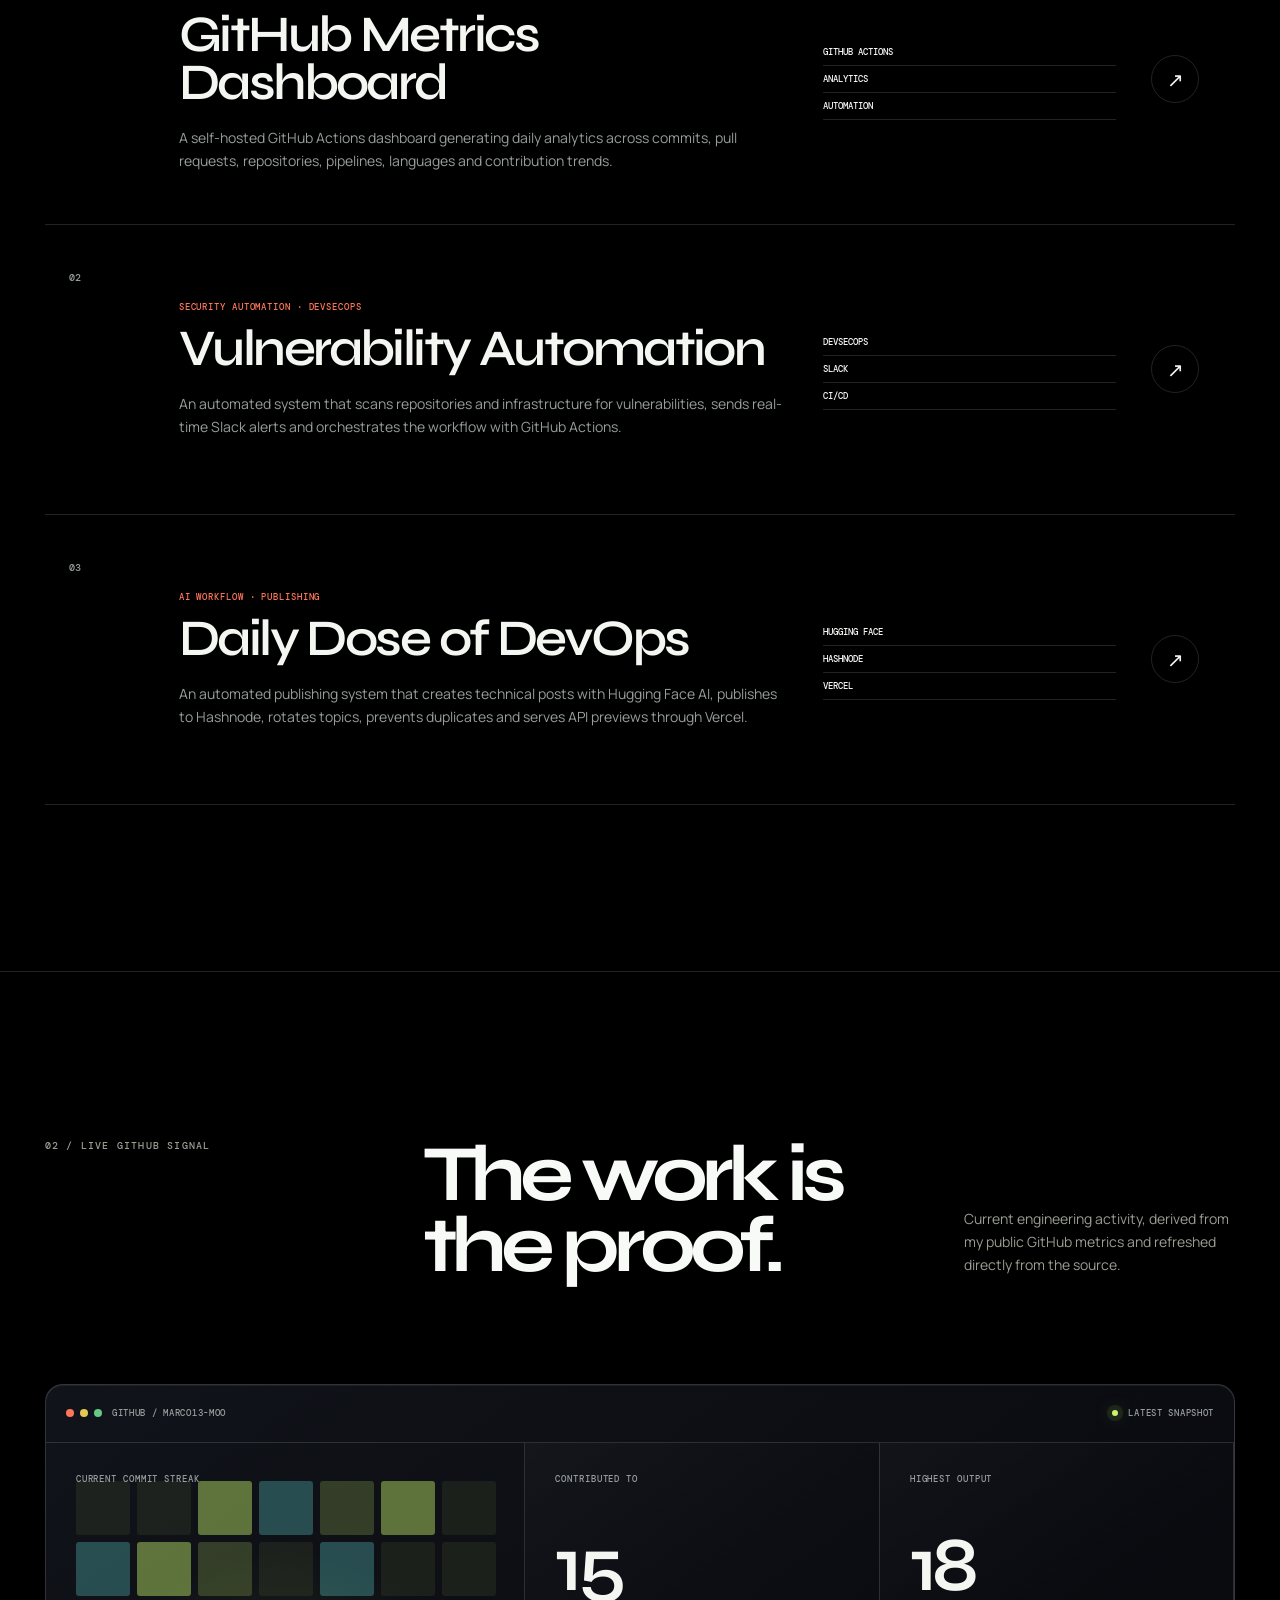
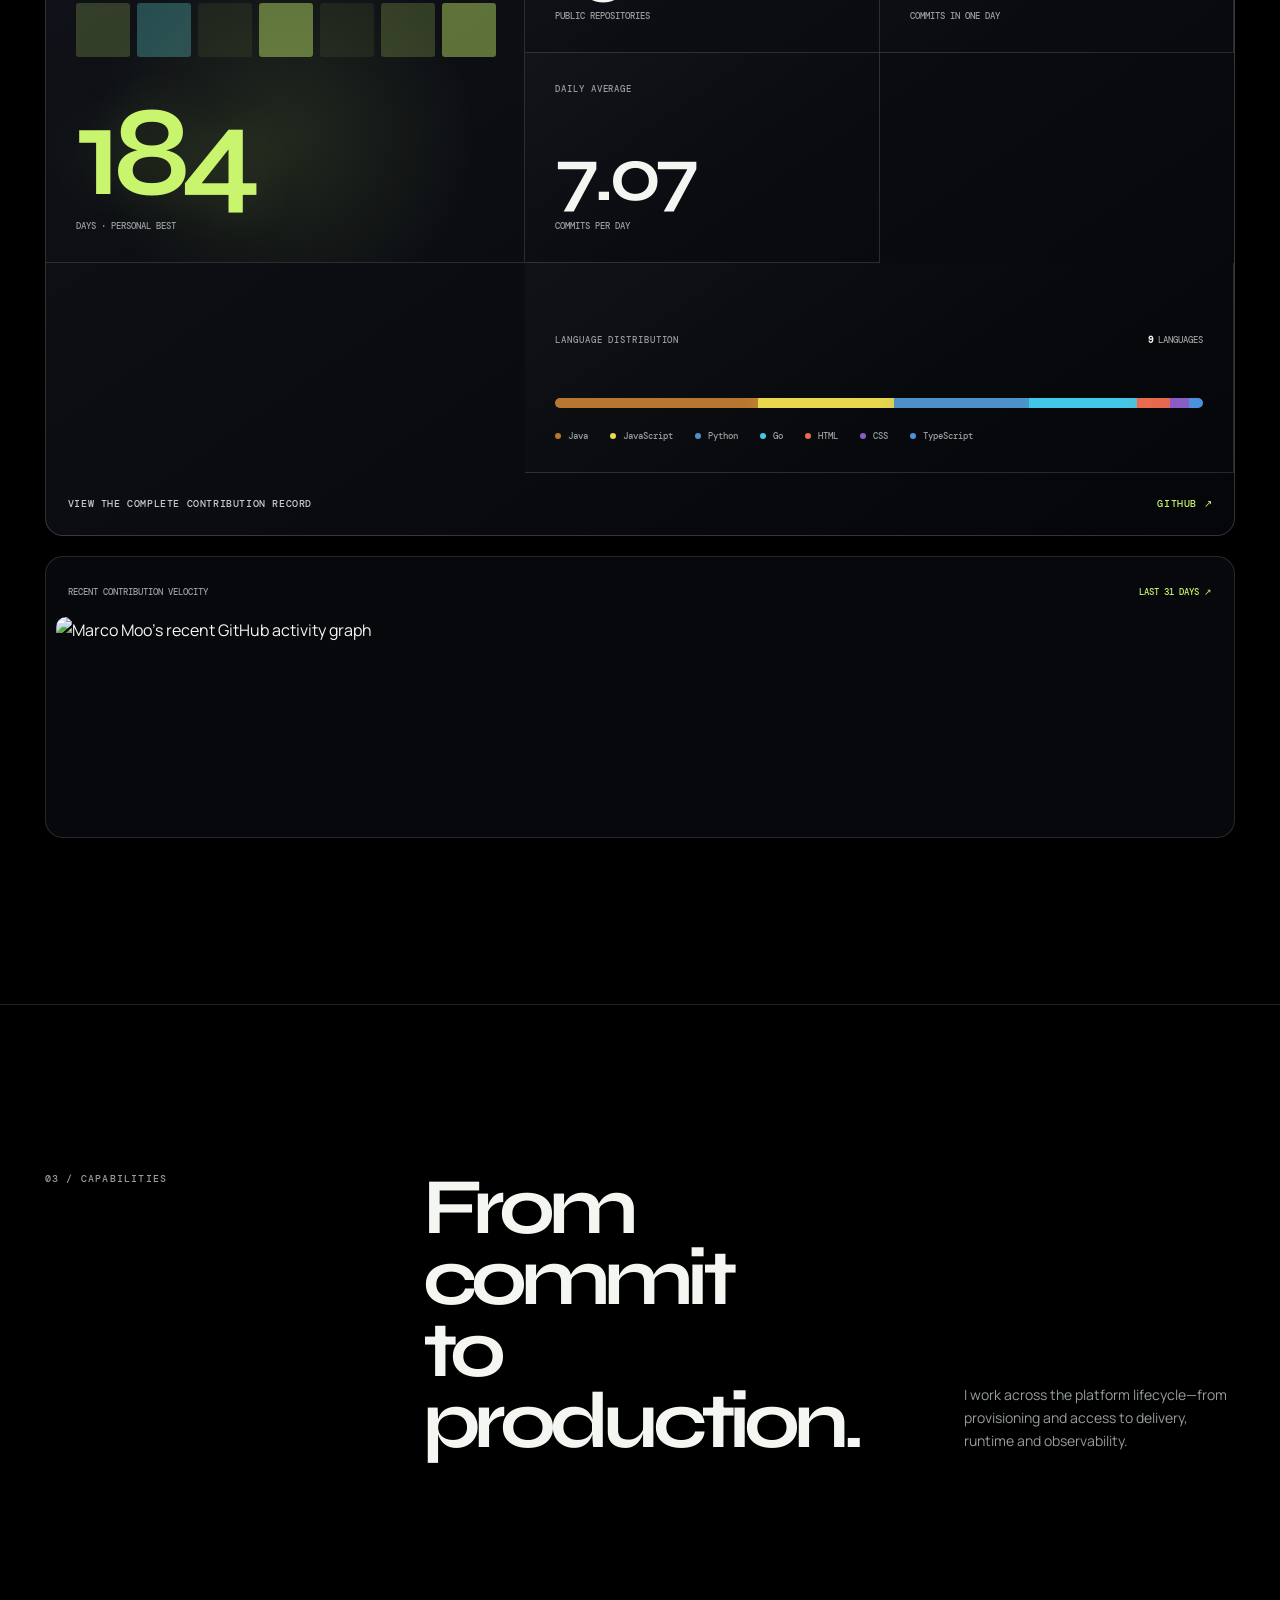
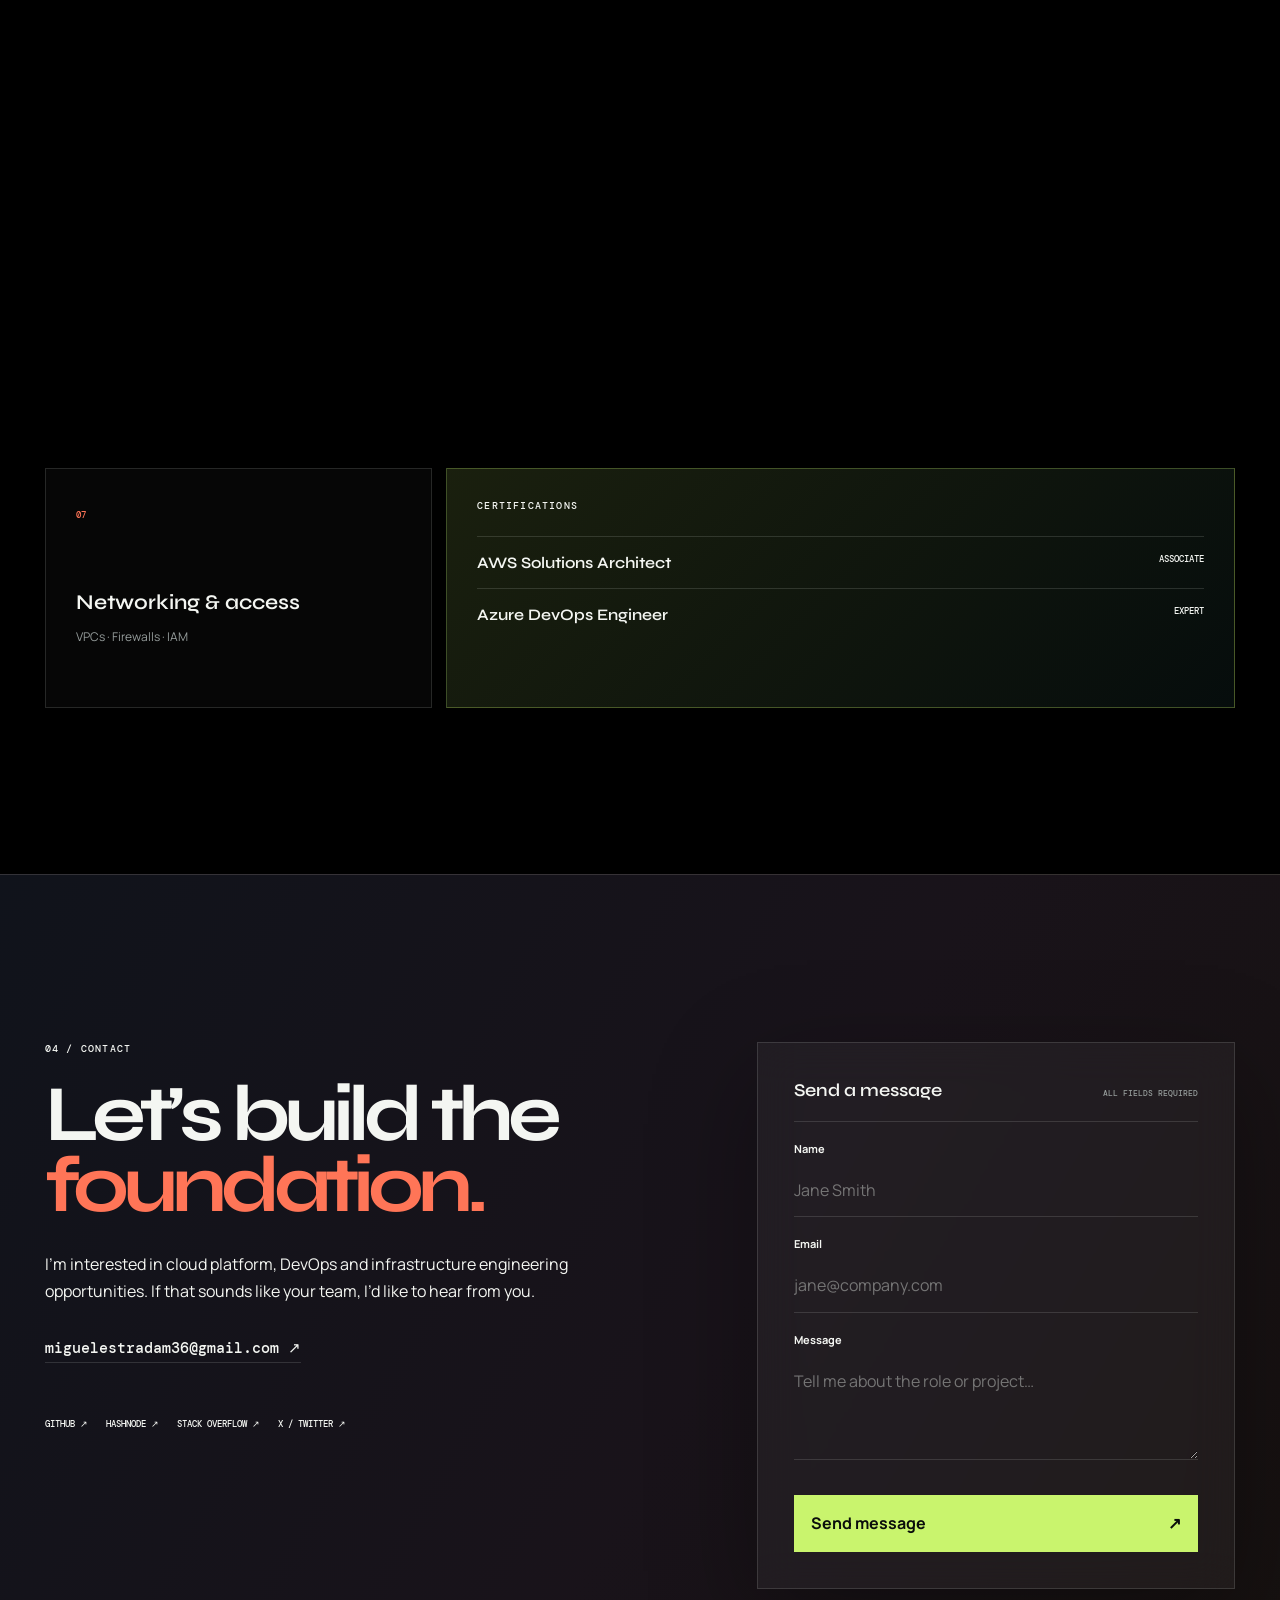
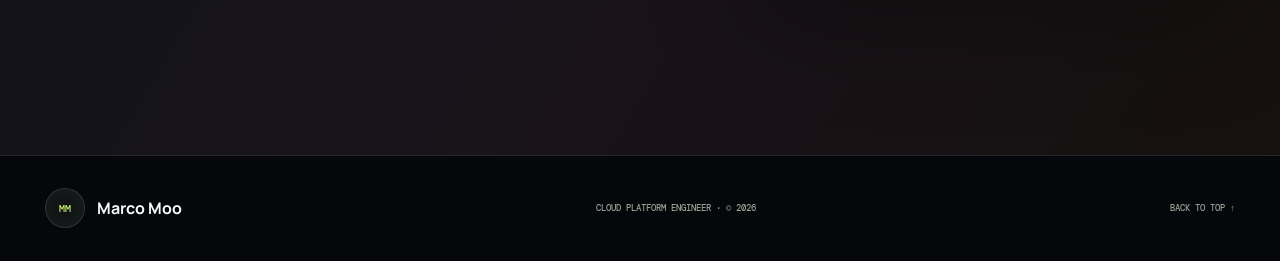
==== commit 07ed6ec7: "Personal formcarry" ====
--- a/index.html
+++ b/index.html
@@ -17,7 +17,7 @@
   <link rel="preconnect" href="https://fonts.gstatic.com" crossorigin>
   <link href="https://fonts.googleapis.com/css2?family=DM+Mono:wght@400;500&family=Manrope:wght@400;500;600;700&family=Syne:wght@600;700&display=swap" rel="stylesheet">
   <link rel="stylesheet" href="./assets/css/index.css">
-  <title>Marco Moo — Cloud Platform Engineer</title>
+  <title>Miguel Estrada | Developer</title>
 </head>
 <body>
   <a class="skip-link" href="#main">Skip to content</a>
@@ -211,7 +211,7 @@
             <a href="https://twitter.com/DMarco1600" target="_blank" rel="noreferrer">X / Twitter ↗</a>
           </div>
         </div>
-        <form class="contact-form reveal" action="https://formcarry.com/s/vtykv0ubAH4" method="POST">
+        <form class="contact-form reveal" action="https://formcarry.com/s/EncKrGJV-CY" method="POST">
           <div class="form-heading"><span>Send a message</span><small>All fields required</small></div>
           <label for="name">Name</label>
           <input id="name" name="name" type="text" autocomplete="name" placeholder="Jane Smith" required>
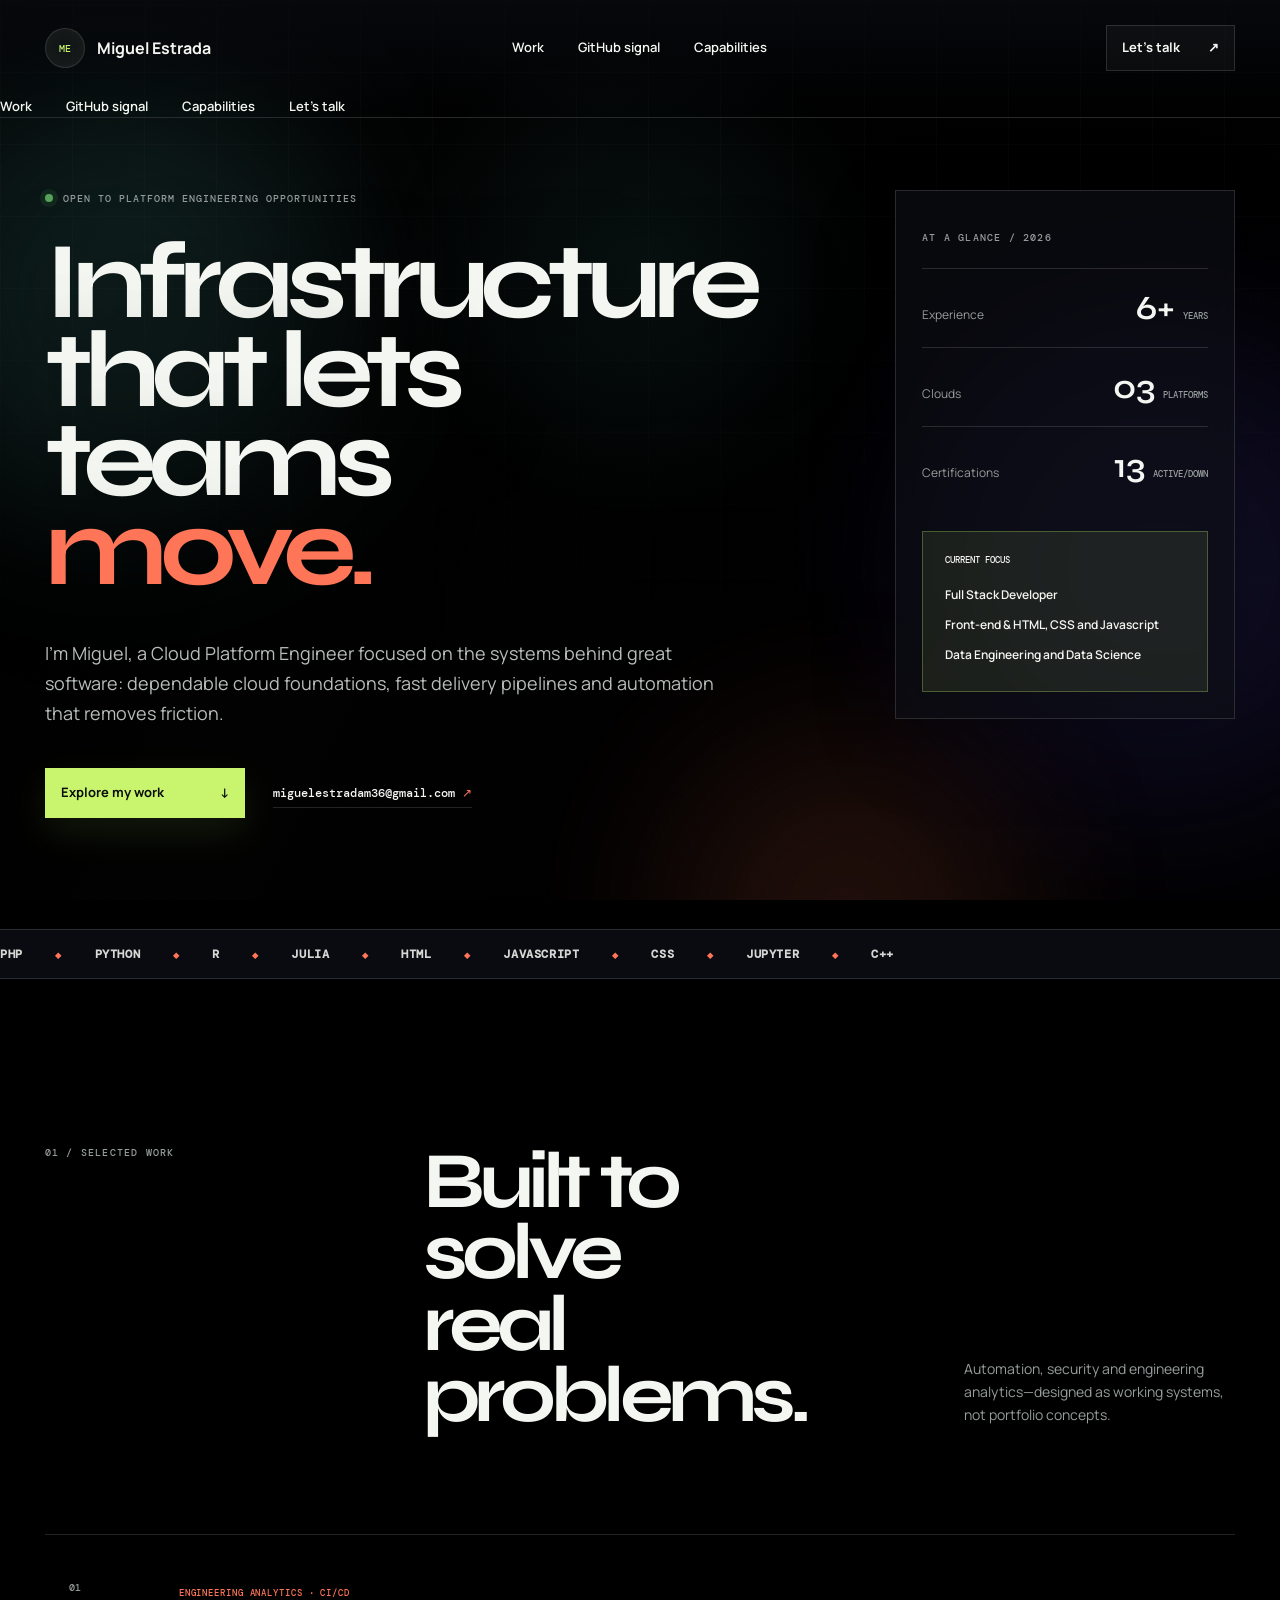
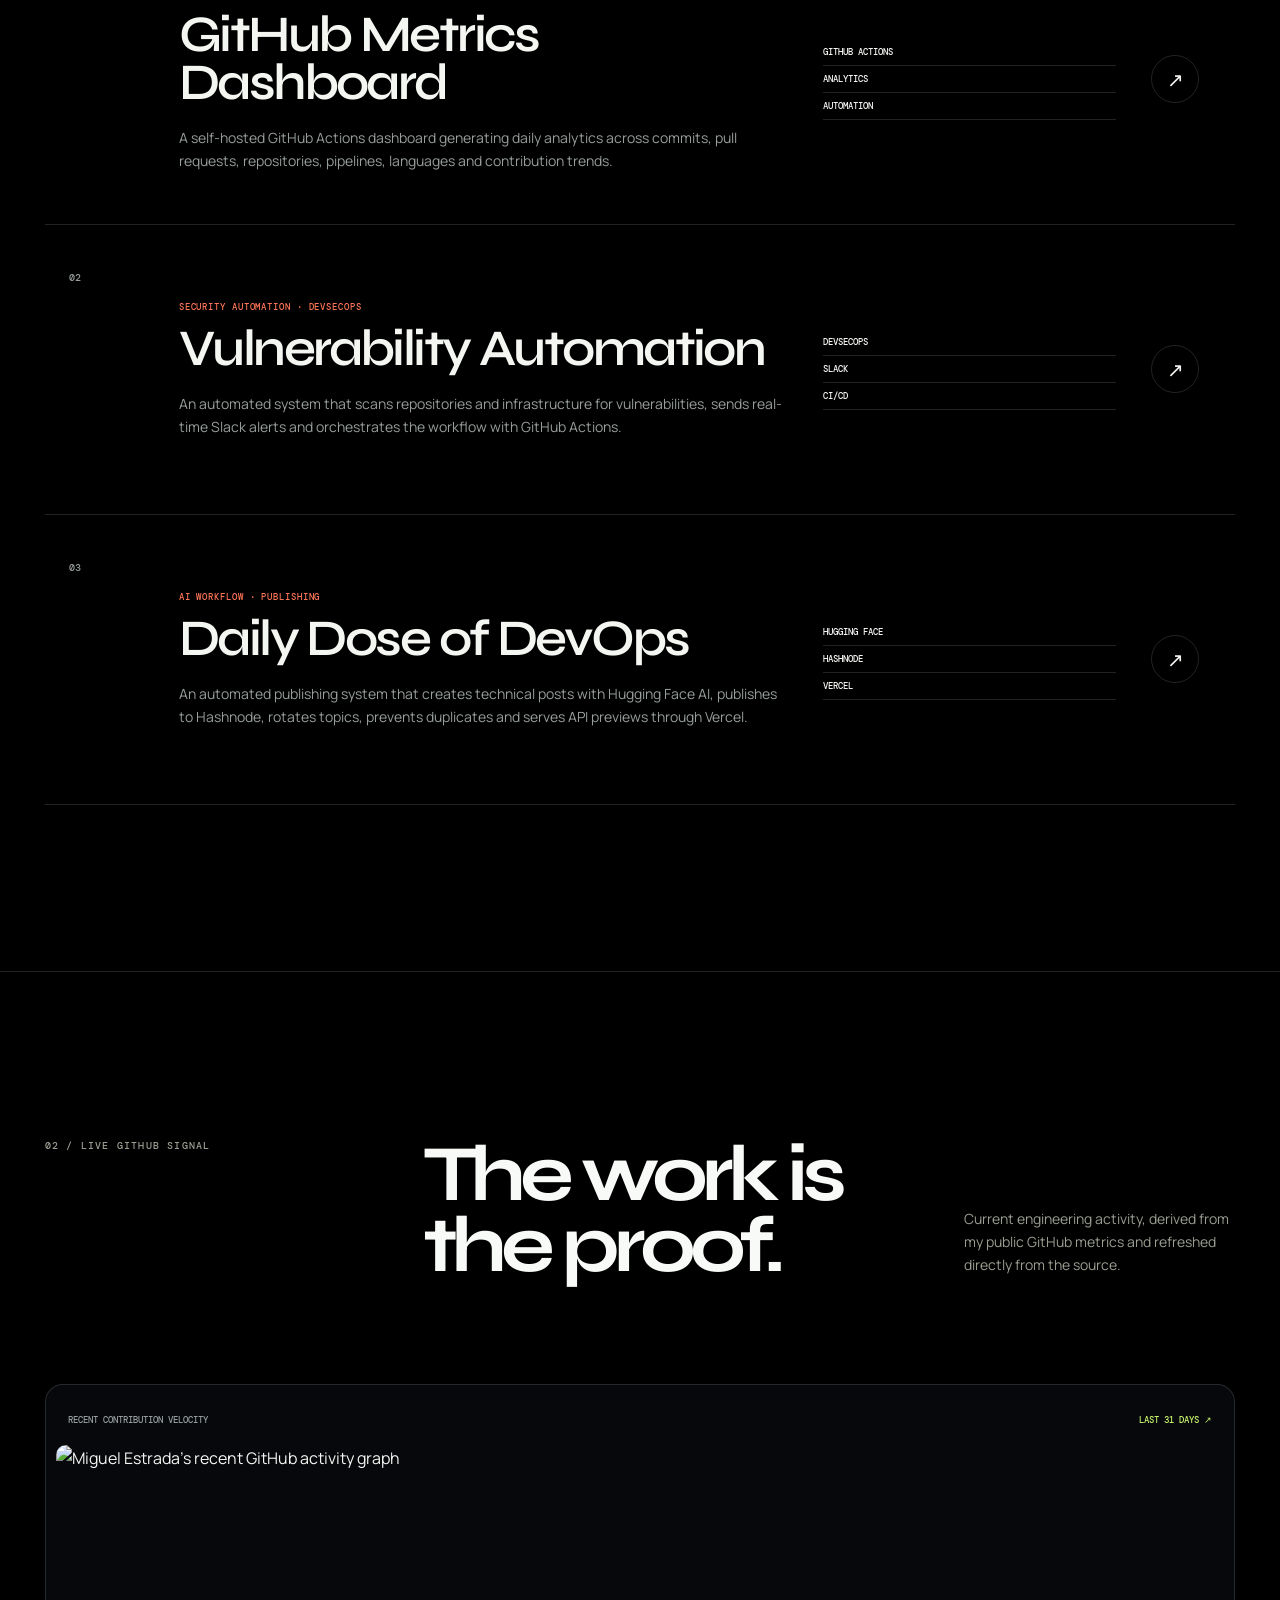
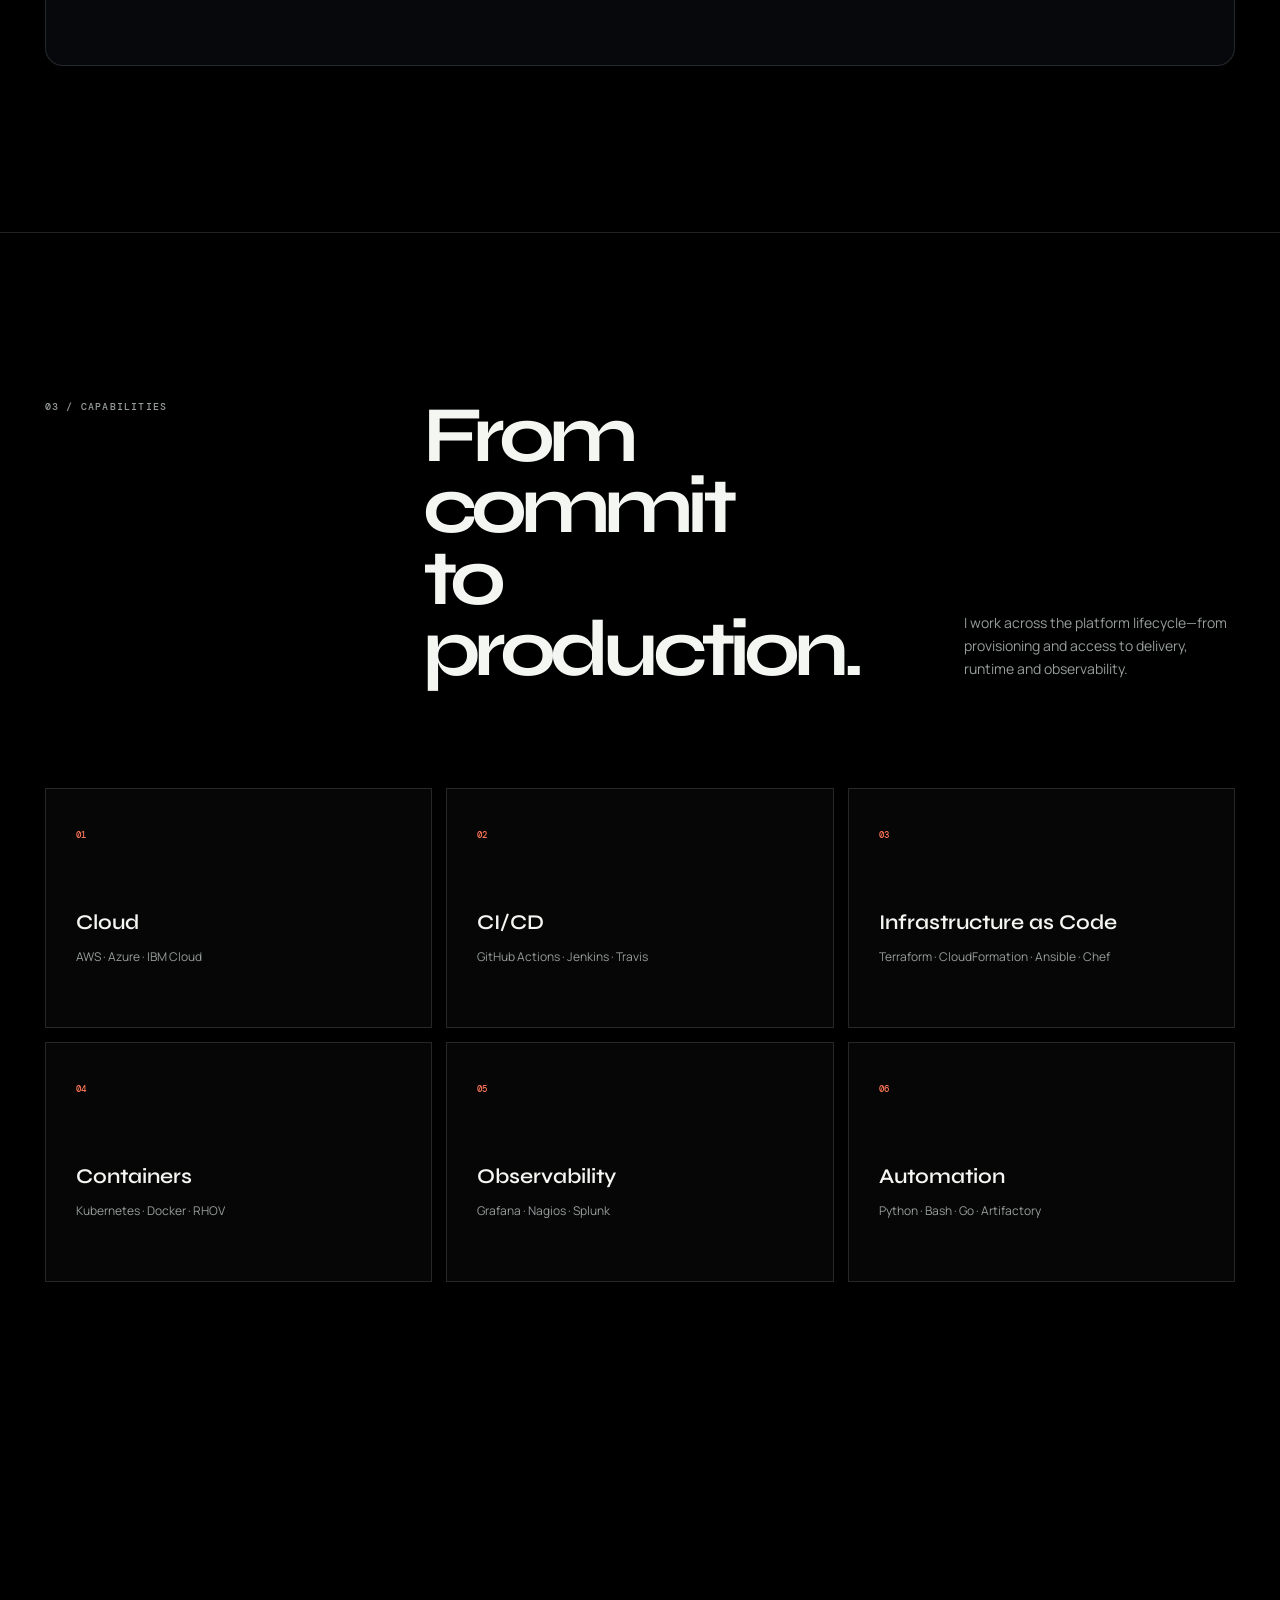
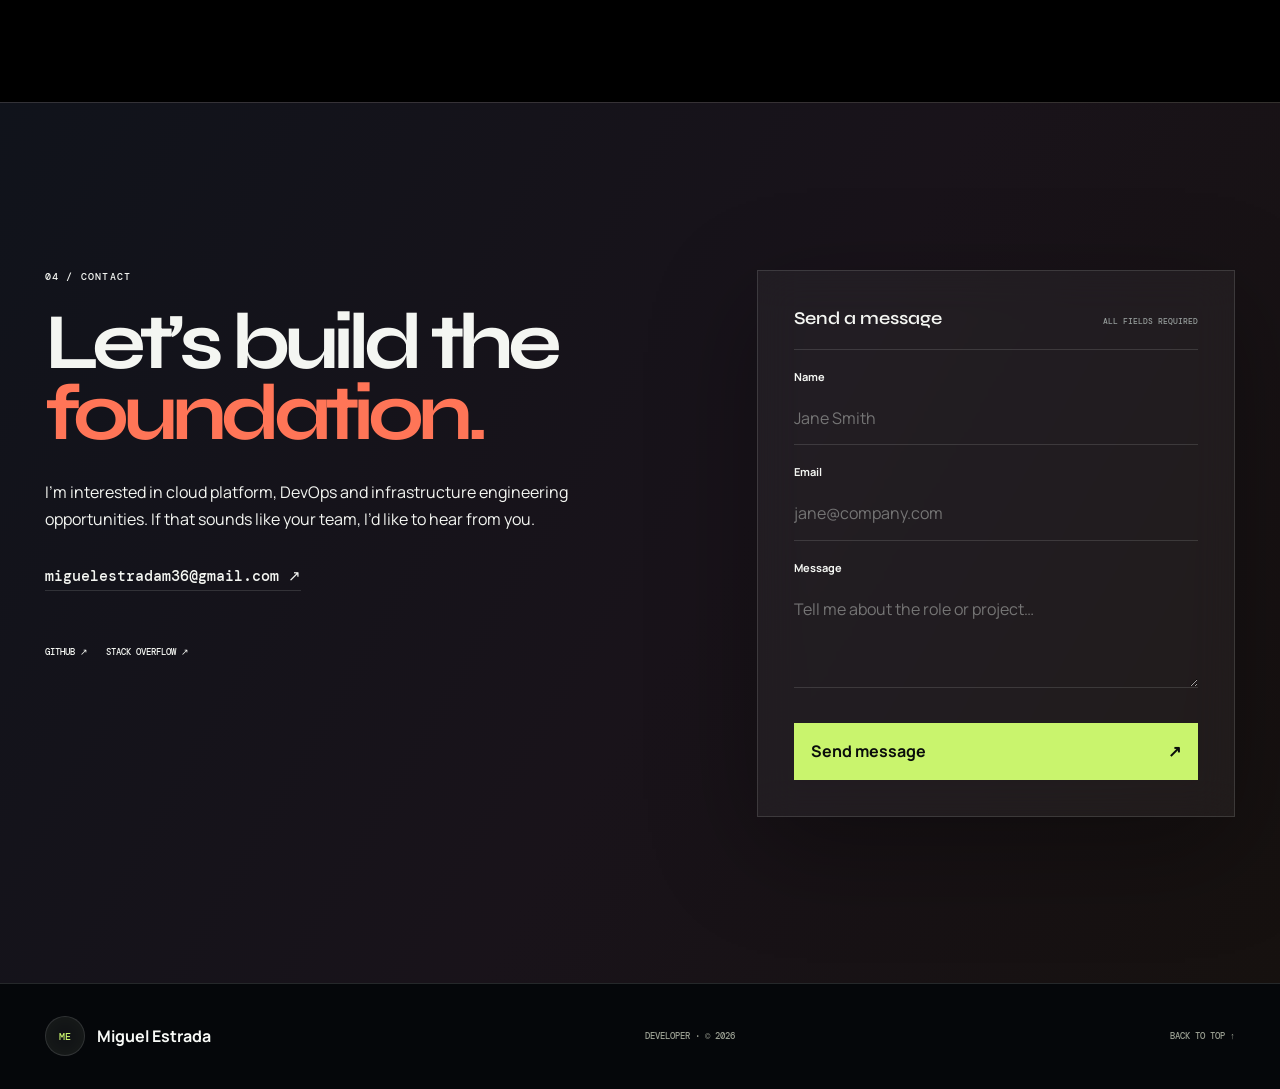
==== commit b4fb36a4: "Modifying content" ====
--- a/index.html
+++ b/index.html
@@ -3,15 +3,15 @@
 <head>
   <meta charset="UTF-8">
   <meta name="viewport" content="width=device-width, initial-scale=1">
-  <meta name="description" content="Marco Moo is a Cloud Platform Engineer building reliable cloud infrastructure, delivery platforms and automation.">
+  <meta name="description" content="Miguel Estrada is a Cloud Platform Engineer building reliable cloud infrastructure, delivery platforms and automation.">
   <meta name="theme-color" content="#000000">
-  <meta property="og:title" content="Marco Moo — Cloud Platform Engineer">
+  <meta property="og:title" content="Miguel Estrada — Cloud Platform Engineer">
   <meta property="og:description" content="Cloud infrastructure, delivery platforms, automation and DevSecOps.">
   <meta property="og:type" content="website">
-  <meta property="og:url" content="https://marco13-moo.github.io/">
-  <meta property="og:image" content="https://marco13-moo.github.io/assets/og-platform-engineer.jpg">
+  <meta property="og:url" content="https://miguelestradam3.github.io/">
+  <meta property="og:image" content="https://miguelestradam3.github.io/assets/img/apple-touch-icon.png">
   <meta name="twitter:card" content="summary_large_image">
-  <link rel="icon" type="image/png" href="./assets/img/favicon-platform.png">
+  <link rel="icon" type="image/png" href="./assets/img/apple-touch-icon.png">
   <link rel="apple-touch-icon" href="./assets/img/apple-touch-icon.png">
   <link rel="preconnect" href="https://fonts.googleapis.com">
   <link rel="preconnect" href="https://fonts.gstatic.com" crossorigin>
@@ -29,9 +29,9 @@
 
   <header class="site-header">
     <div class="shell header-inner">
-      <a class="wordmark" href="#top" aria-label="Marco Moo, home">
-        <span class="wordmark-mark">MM</span>
-        <span>Marco Moo</span>
+      <a class="wordmark" href="#top" aria-label="Miguel Estrada, home">
+        <span class="wordmark-mark">ME</span>
+        <span>Miguel Estrada</span>
       </a>
       <nav aria-label="Primary navigation">
         <a href="#work">Work</a>
@@ -54,7 +54,7 @@
       <div class="hero-main reveal">
         <p class="status"><span></span> Open to platform engineering opportunities</p>
         <h1>Infrastructure<br>that lets teams<br><em>move.</em></h1>
-        <p class="hero-lede">I’m Marco, a Cloud Platform Engineer focused on the systems behind great software: dependable cloud foundations, fast delivery pipelines and automation that removes friction.</p>
+        <p class="hero-lede">I’m Miguel, a Cloud Platform Engineer focused on the systems behind great software: dependable cloud foundations, fast delivery pipelines and automation that removes friction.</p>
         <div class="hero-actions">
           <a class="button button-dark" href="#work">Explore my work <span aria-hidden="true">↓</span></a>
           <a class="text-link" href="mailto:miguelestradam36@gmail.com">miguelestradam36@gmail.com <span aria-hidden="true">↗</span></a>
@@ -64,21 +64,21 @@
       <aside class="hero-sidebar reveal" aria-label="Professional overview">
         <p class="eyebrow">At a glance / 2026</p>
         <dl class="quick-stats">
-          <div><dt>Experience</dt><dd>4+ <small>years</small></dd></div>
+          <div><dt>Experience</dt><dd>6+ <small>years</small></dd></div>
           <div><dt>Clouds</dt><dd>03 <small>platforms</small></dd></div>
-          <div><dt>Certifications</dt><dd>02 <small>active</small></dd></div>
+          <div><dt>Certifications</dt><dd>13 <small>active/down</small></dd></div>
         </dl>
         <div class="focus">
           <p>Current focus</p>
-          <span>Platform engineering</span>
-          <span>DevOps &amp; CI/CD</span>
-          <span>Multi-cloud infrastructure</span>
+          <span>Full Stack Developer</span>
+          <span>Front-end &amp; HTML, CSS and Javascript</span>
+          <span>Data Engineering and Data Science</span>
         </div>
       </aside>
     </section>
 
     <div class="ticker" aria-label="Technology stack">
-      <div>AWS <i>◆</i> Azure <i>◆</i> IBM Cloud <i>◆</i> Kubernetes <i>◆</i> Terraform <i>◆</i> GitHub Actions <i>◆</i> Python <i>◆</i> Go</div>
+      <div>PHP <i>◆</i> Python <i>◆</i> R <i>◆</i> Julia <i>◆</i> HTML <i>◆</i> Javascript <i>◆</i> CSS <i>◆</i> Jupyter <i>◆</i> C++</div>
     </div>
 
     <section id="work" class="section shell">
@@ -137,40 +137,9 @@
           <h2>The work is<br>the proof.</h2>
           <p>Current engineering activity, derived from my public GitHub metrics and refreshed directly from the source.</p>
         </header>
-        <div class="metrics-console reveal" data-metrics-source="https://raw.githubusercontent.com/marco13-moo/github-metrics/main/metrics.svg">
-          <div class="console-bar">
-            <div><i></i><span>github / marco13-moo</span></div>
-            <p><span class="live-dot"></span><span id="metrics-status">Live metrics</span></p>
-          </div>
-          <div class="metrics-grid">
-            <article class="metric metric-featured">
-              <span class="metric-label">Current commit streak</span>
-              <strong id="metric-streak">184</strong>
-              <small>days · personal best</small>
-              <div class="streak-visual" aria-hidden="true">
-                <span></span><span></span><span></span><span></span><span></span><span></span><span></span>
-                <span></span><span></span><span></span><span></span><span></span><span></span><span></span>
-                <span></span><span></span><span></span><span></span><span></span><span></span><span></span>
-              </div>
-            </article>
-            <article class="metric"><span class="metric-label">Contributed to</span><strong id="metric-repositories">15</strong><small>public repositories</small></article>
-            <article class="metric"><span class="metric-label">Highest output</span><strong id="metric-highest">18</strong><small>commits in one day</small></article>
-            <article class="metric"><span class="metric-label">Daily average</span><strong id="metric-average">7.07</strong><small>commits per day</small></article>
-            <article class="metric language-metric">
-              <div class="language-heading"><span class="metric-label">Language distribution</span><small><strong id="metric-languages">9</strong> languages</small></div>
-              <div class="language-bar" aria-label="Primary language distribution">
-                <i style="--share:31.28%;--language:#b77730"></i><i style="--share:20.94%;--language:#ead84c"></i><i style="--share:20.91%;--language:#4e91ca"></i><i style="--share:16.67%;--language:#42c8e7"></i><i style="--share:5.14%;--language:#eb694c"></i><i style="--share:2.82%;--language:#8c5cc4"></i><i style="--share:2.24%;--language:#4b91db"></i>
-              </div>
-              <ul class="language-legend">
-                <li><i style="--language:#b77730"></i>Java</li><li><i style="--language:#ead84c"></i>JavaScript</li><li><i style="--language:#4e91ca"></i>Python</li><li><i style="--language:#42c8e7"></i>Go</li><li><i style="--language:#eb694c"></i>HTML</li><li><i style="--language:#8c5cc4"></i>CSS</li><li><i style="--language:#4b91db"></i>TypeScript</li>
-              </ul>
-            </article>
-          </div>
-          <a class="console-link" href="https://github.com/miguelestradam3" target="_blank" rel="noopener noreferrer"><span>View the complete contribution record</span><span>GitHub ↗</span></a>
-        </div>
         <a class="activity-panel reveal" href="https://github.com/miguelestradam3" target="_blank" rel="noopener noreferrer">
           <div><span>Recent contribution velocity</span><span>Last 31 days ↗</span></div>
-          <img src="https://github-readme-activity-graph.vercel.app/graph?username=miguelestradam3&theme=react-dark&hide_border=true&bg_color=000000&color=959D9B&line=C9F46D&point=65D9D3" alt="Marco Moo's recent GitHub activity graph" loading="lazy">
+          <img src="https://github-readme-activity-graph.vercel.app/graph?username=miguelestradam3&theme=react-dark&hide_border=true&bg_color=000000&color=959D9B&line=C9F46D&point=65D9D3" alt="Miguel Estrada's recent GitHub activity graph" loading="lazy">
         </a>
       </div>
     </section>
@@ -205,10 +174,8 @@
           <p>I’m interested in cloud platform, DevOps and infrastructure engineering opportunities. If that sounds like your team, I’d like to hear from you.</p>
           <a class="contact-email" href="mailto:miguelestradam36@gmail.com">miguelestradam36@gmail.com <span>↗</span></a>
           <div class="socials">
-            <a href="https://github.com/marco13-moo/" target="_blank" rel="noreferrer">GitHub ↗</a>
-            <a href="https://hashnode.com/@marcomoo13" target="_blank" rel="noreferrer">Hashnode ↗</a>
+            <a href="https://github.com/miguelestradam3/" target="_blank" rel="noreferrer">GitHub ↗</a>
             <a href="https://stackoverflow.com/users/31222266/marco-moo" target="_blank" rel="noreferrer">Stack Overflow ↗</a>
-            <a href="https://twitter.com/DMarco1600" target="_blank" rel="noreferrer">X / Twitter ↗</a>
           </div>
         </div>
         <form class="contact-form reveal" action="https://formcarry.com/s/EncKrGJV-CY" method="POST">
@@ -227,8 +194,8 @@
 
   <footer class="site-footer">
     <div class="shell">
-      <a class="wordmark" href="#top"><span class="wordmark-mark">MM</span><span>Marco Moo</span></a>
-      <p>Cloud Platform Engineer · © <span id="year"></span></p>
+      <a class="wordmark" href="#top"><span class="wordmark-mark">ME</span><span>Miguel Estrada</span></a>
+      <p>Developer · © <span id="year"></span></p>
       <a href="#top">Back to top ↑</a>
     </div>
   </footer>
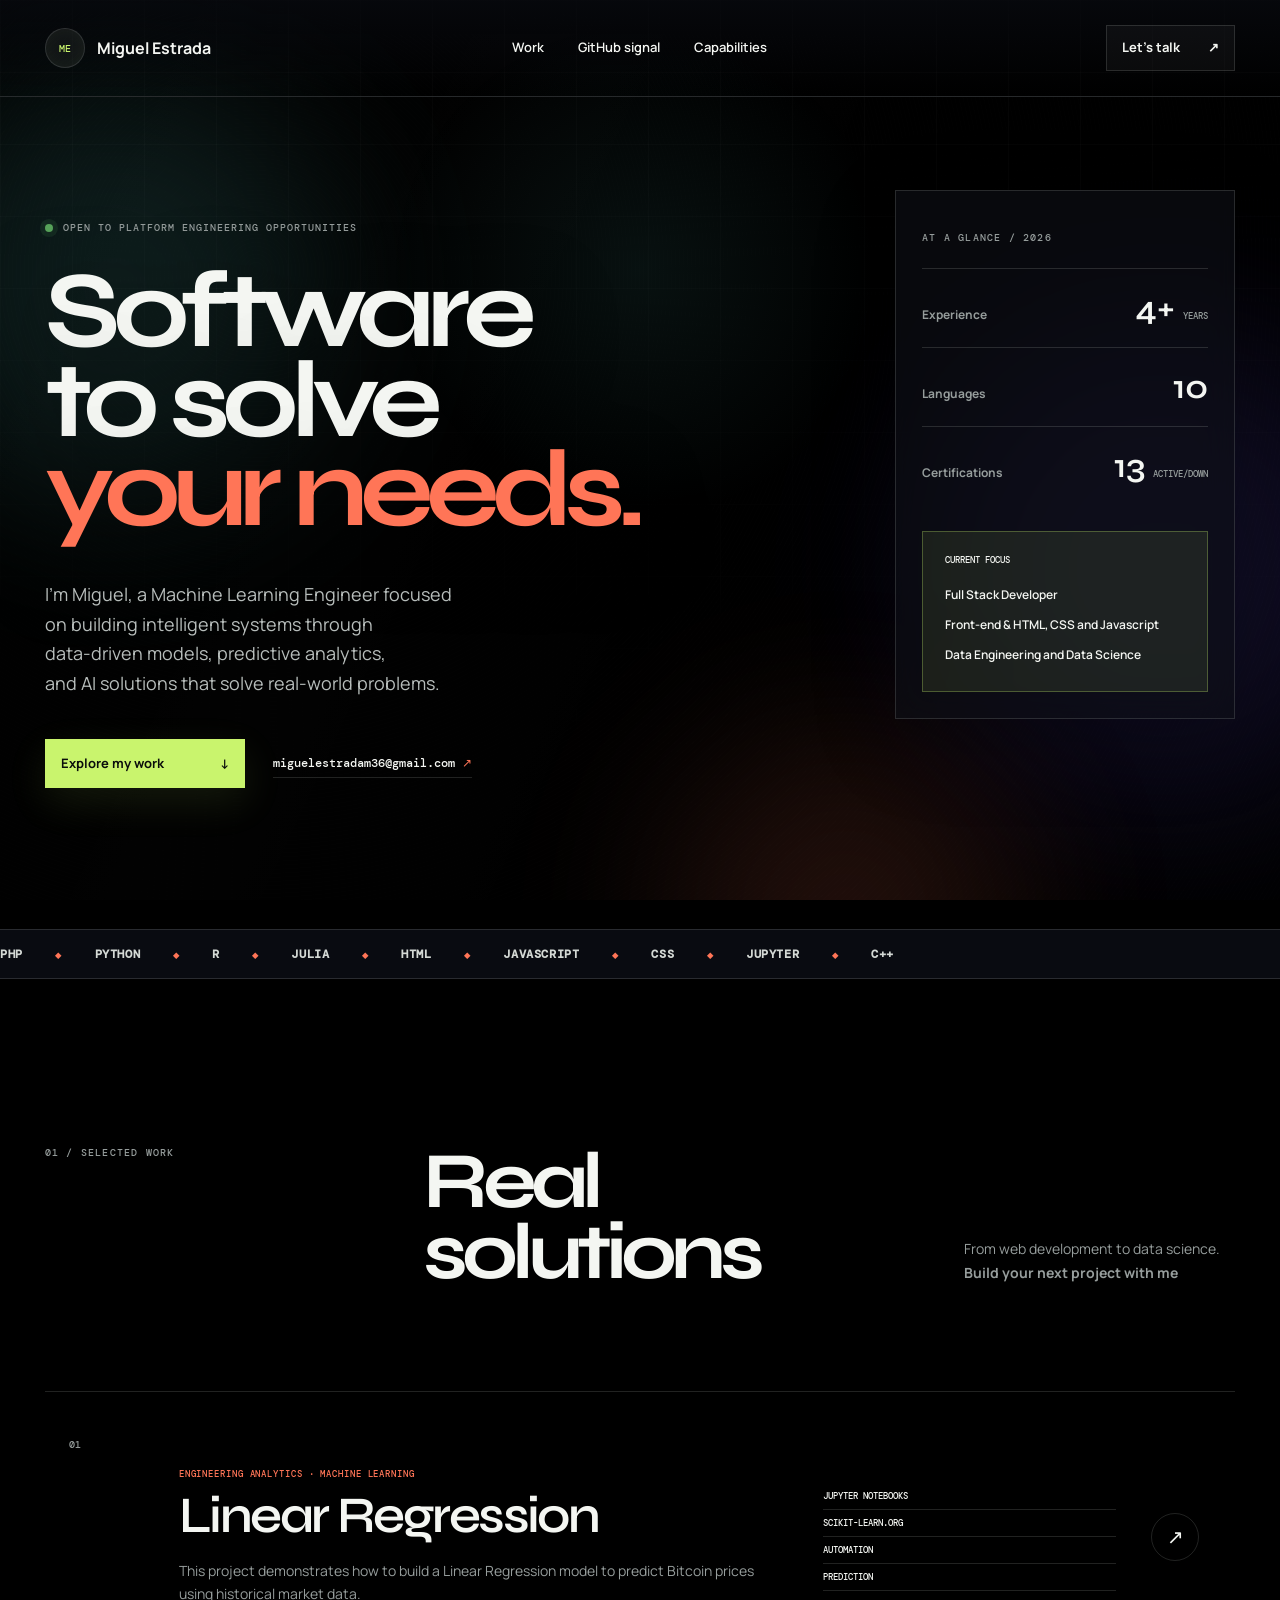
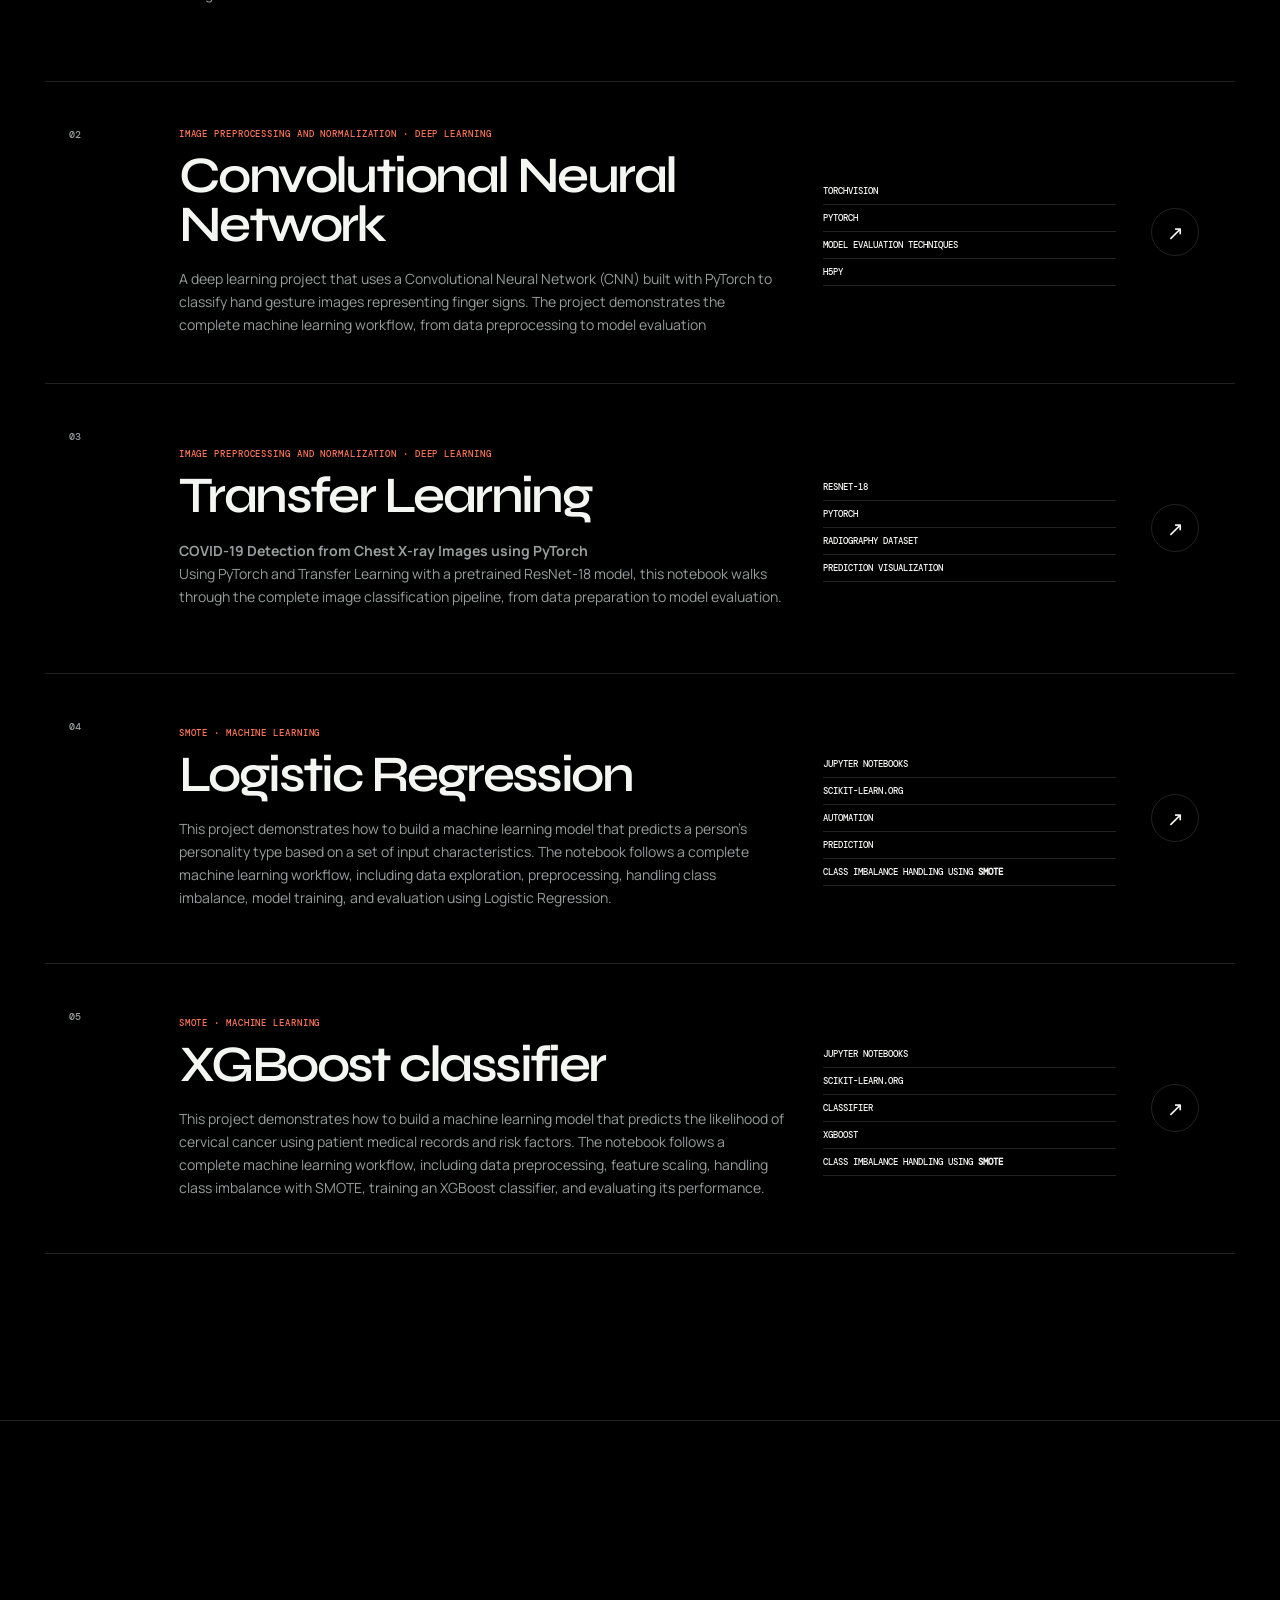
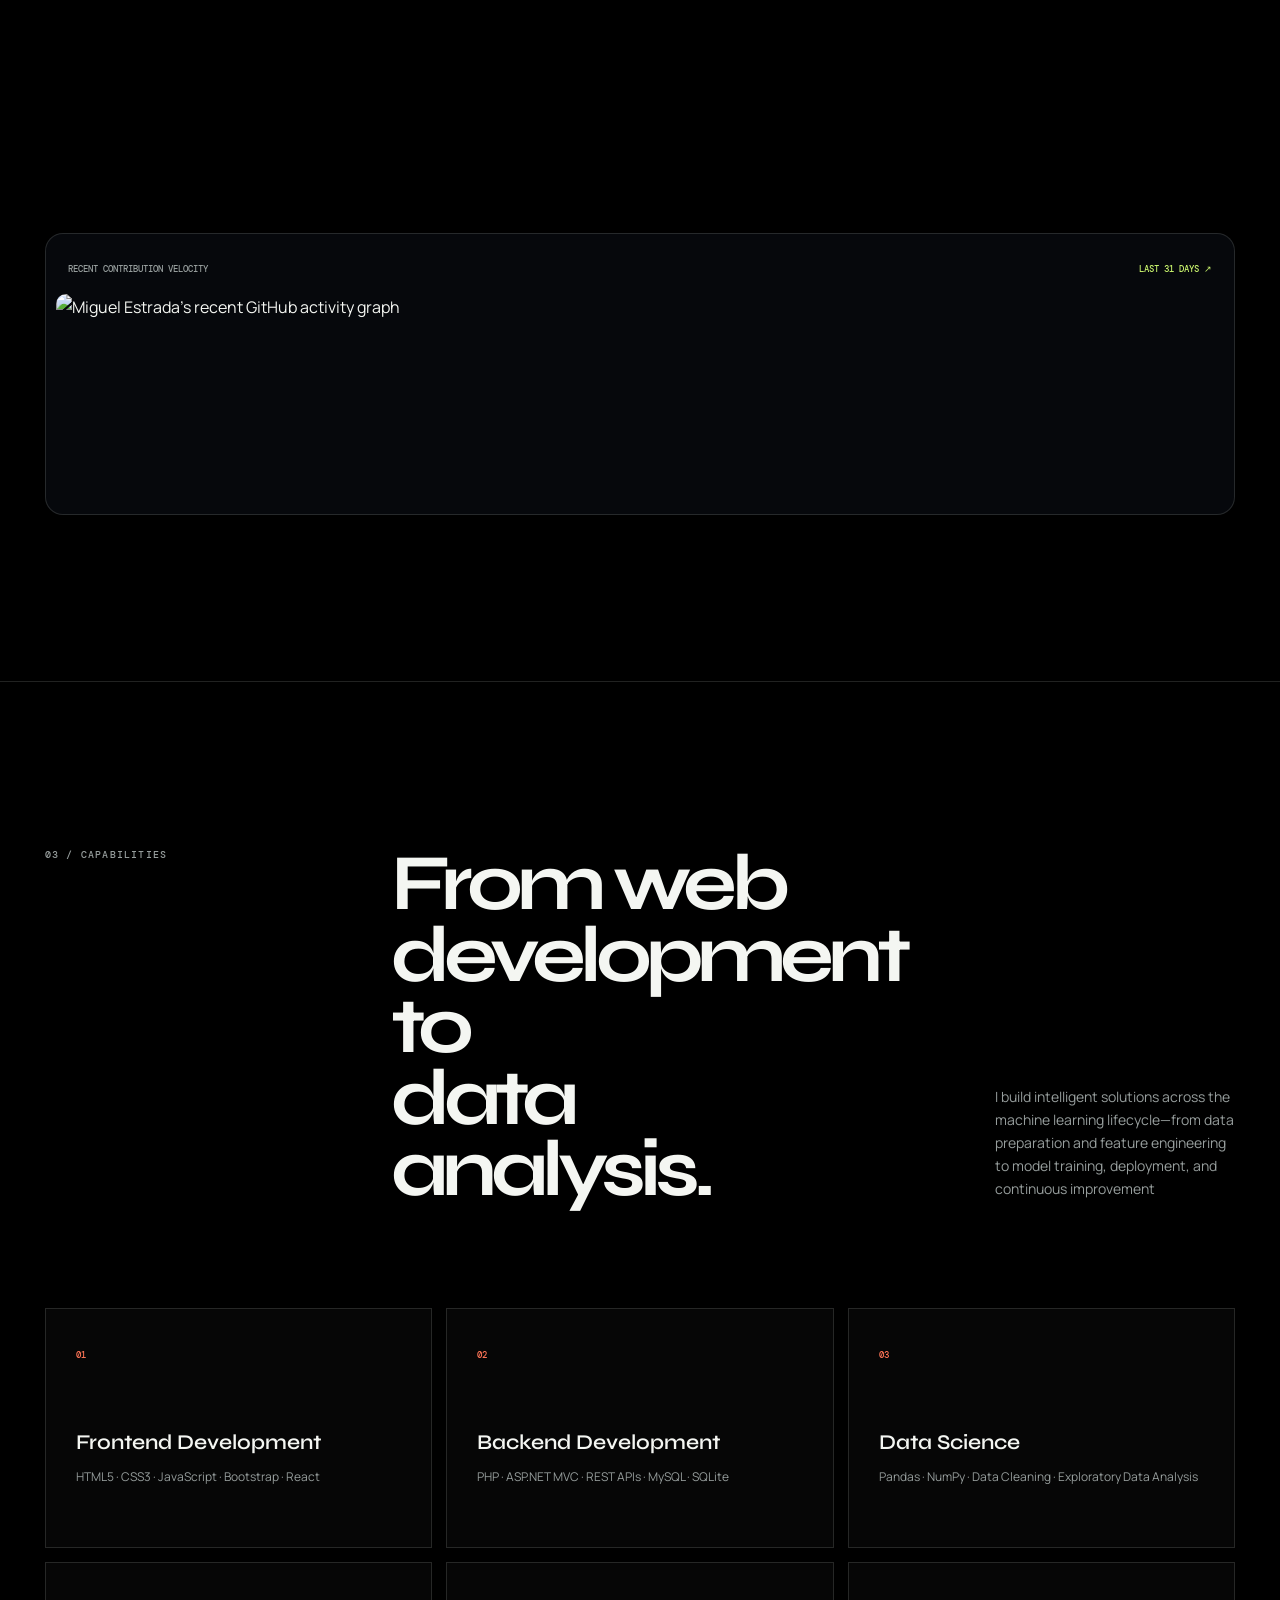
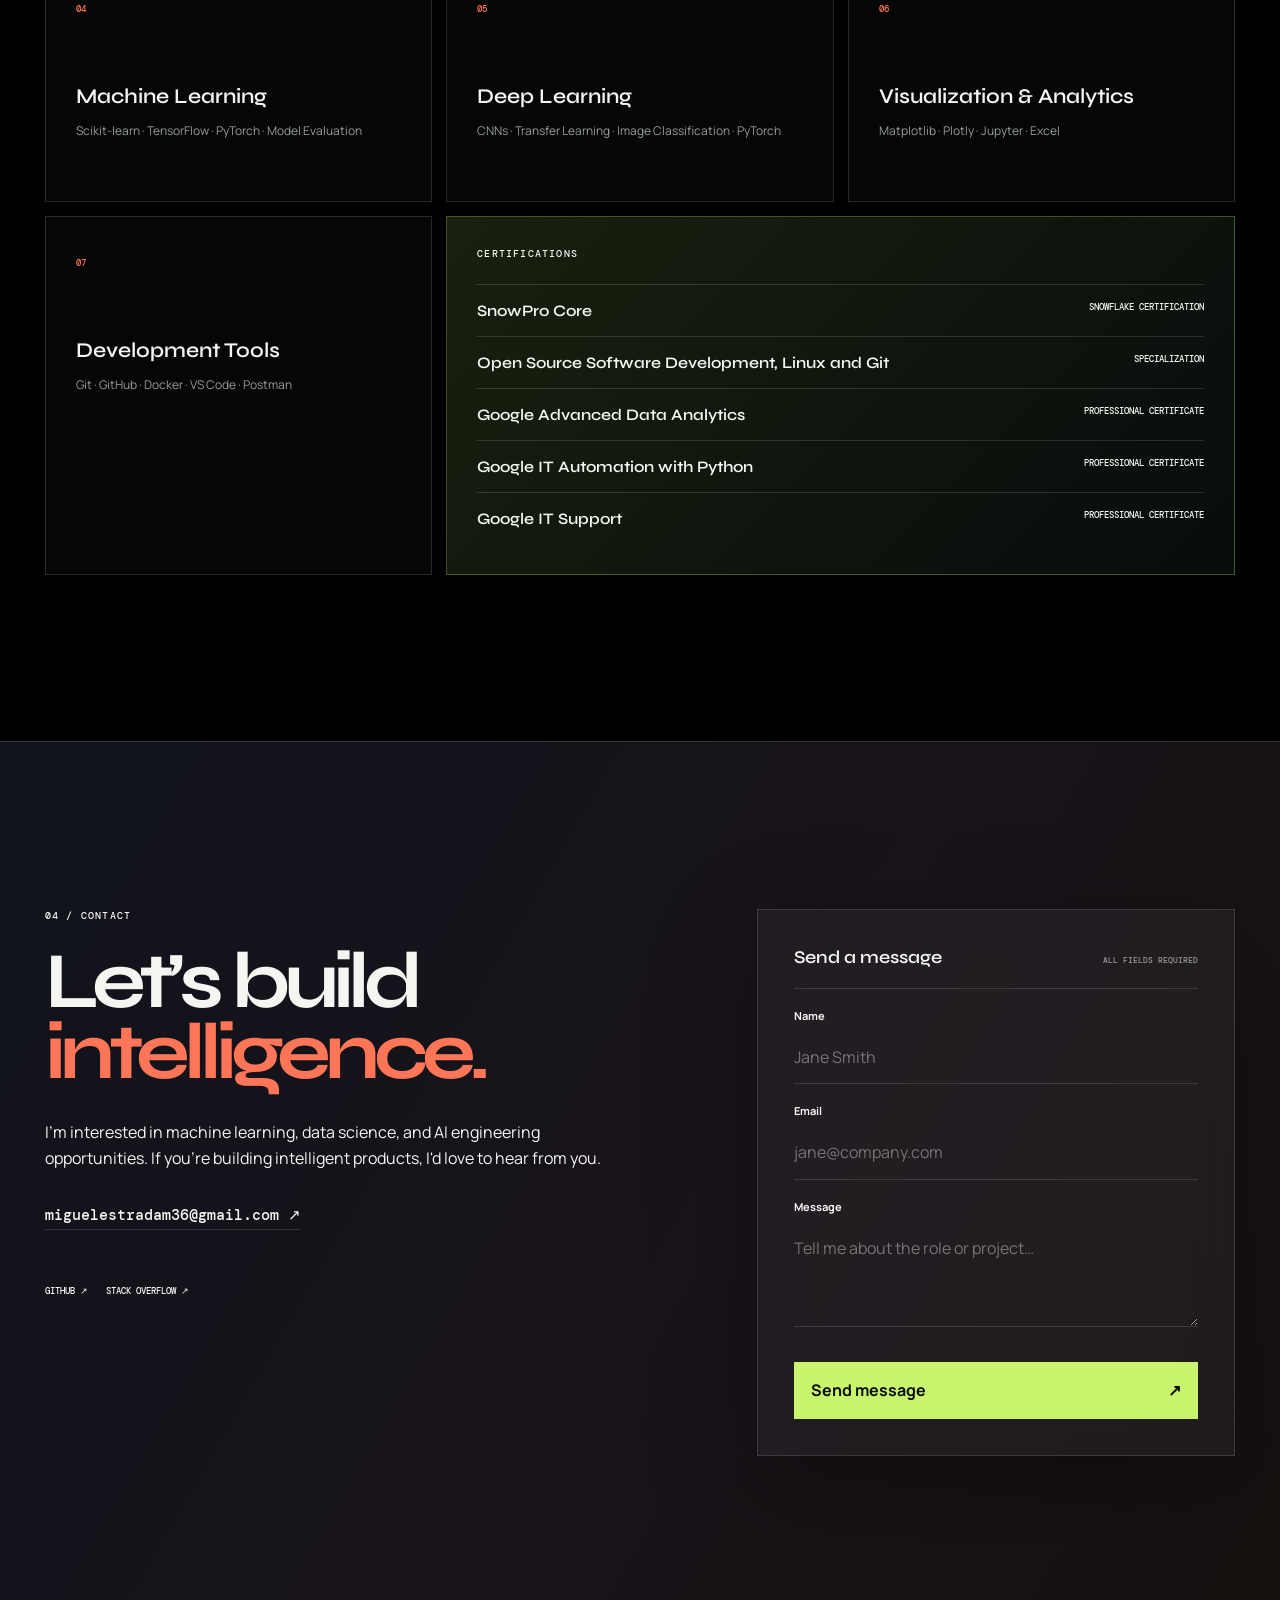
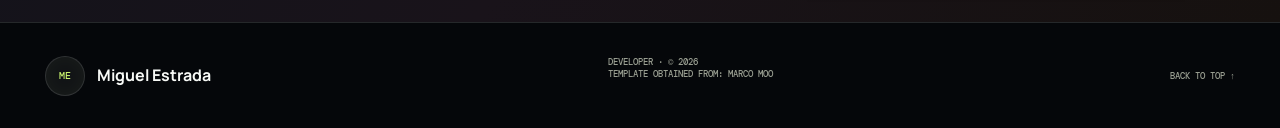
==== commit 8ed7d2e8: "Personalized content, solved rendering problems with CSS" ====
--- a/index.html
+++ b/index.html
@@ -16,6 +16,7 @@
   <link rel="preconnect" href="https://fonts.googleapis.com">
   <link rel="preconnect" href="https://fonts.gstatic.com" crossorigin>
   <link href="https://fonts.googleapis.com/css2?family=DM+Mono:wght@400;500&family=Manrope:wght@400;500;600;700&family=Syne:wght@600;700&display=swap" rel="stylesheet">
+  <link href="https://cdn.jsdelivr.net/npm/bootstrap@5.3.8/dist/css/bootstrap.min.css" rel="stylesheet" integrity="sha384-sRIl4kxILFvY47J16cr9ZwB07vP4J8+LH7qKQnuqkuIAvNWLzeN8tE5YBujZqJLB" crossorigin="anonymous">
   <link rel="stylesheet" href="./assets/css/index.css">
   <title>Miguel Estrada | Developer</title>
 </head>
@@ -53,8 +54,8 @@
     <section id="top" class="hero shell">
       <div class="hero-main reveal">
         <p class="status"><span></span> Open to platform engineering opportunities</p>
-        <h1>Infrastructure<br>that lets teams<br><em>move.</em></h1>
-        <p class="hero-lede">I’m Miguel, a Cloud Platform Engineer focused on the systems behind great software: dependable cloud foundations, fast delivery pipelines and automation that removes friction.</p>
+        <h1>Software<br>to solve<br><em>your needs.</em></h1>
+        <p class="hero-lede">I’m Miguel, a Machine Learning Engineer focused<br> on building intelligent systems through <br>data-driven models, predictive analytics, <br>and AI solutions that solve real-world problems.</p>
         <div class="hero-actions">
           <a class="button button-dark" href="#work">Explore my work <span aria-hidden="true">↓</span></a>
           <a class="text-link" href="mailto:miguelestradam36@gmail.com">miguelestradam36@gmail.com <span aria-hidden="true">↗</span></a>
@@ -64,8 +65,8 @@
       <aside class="hero-sidebar reveal" aria-label="Professional overview">
         <p class="eyebrow">At a glance / 2026</p>
         <dl class="quick-stats">
-          <div><dt>Experience</dt><dd>6+ <small>years</small></dd></div>
-          <div><dt>Clouds</dt><dd>03 <small>platforms</small></dd></div>
+          <div><dt>Experience</dt><dd>4+ <small>years</small></dd></div>
+          <div><dt>Languages</dt><dd>10 <small></small></dd></div>
           <div><dt>Certifications</dt><dd>13 <small>active/down</small></dd></div>
         </dl>
         <div class="focus">
@@ -84,49 +85,76 @@
     <section id="work" class="section shell">
       <header class="section-heading reveal">
         <p class="eyebrow">01 / Selected work</p>
-        <h2>Built to solve<br>real problems.</h2>
-        <p>Automation, security and engineering analytics—designed as working systems, not portfolio concepts.</p>
+        <h2>Real solutions</h2>
+        <p>From web development to data science. <strong>Build your next project with me</strong></p>
       </header>
 
       <div class="project-list">
         <article class="project reveal">
           <div class="project-index">01</div>
           <div class="project-copy">
-            <p class="project-type">Engineering analytics · CI/CD</p>
-            <h3>GitHub Metrics Dashboard</h3>
-            <p>A self-hosted GitHub Actions dashboard generating daily analytics across commits, pull requests, repositories, pipelines, languages and contribution trends.</p>
-          </div>
-          <ul class="project-tags" aria-label="Technologies">
-            <li>GitHub Actions</li><li>Analytics</li><li>Automation</li>
-          </ul>
-          <a class="project-link" href="https://github.com/marco13-moo/github-dashboard" target="_blank" rel="noopener noreferrer" aria-label="Open GitHub Metrics Dashboard repository">↗</a>
+            <p class="project-type">Engineering analytics · Machine Learning</p>
+            <h3>Linear Regression</h3>
+            <p>This project demonstrates how to build a Linear Regression model to predict Bitcoin prices using historical market data.</p>
+          </div>
+          <ul class="project-tags" aria-label="Technologies">
+            <li>Jupyter Notebooks</li><li>scikit-learn.org</li><li>Automation</li><li>Prediction</li>
+          </ul>
+          <a class="project-link" href="https://github.com/miguelestradam3/bitcoin_price_prediction/" target="_blank" rel="noopener noreferrer" aria-label="Open GitHub project">↗</a>
         </article>
 
         <article class="project reveal">
           <div class="project-index">02</div>
           <div class="project-copy">
-            <p class="project-type">Security automation · DevSecOps</p>
-            <h3>Vulnerability Automation</h3>
-            <p>An automated system that scans repositories and infrastructure for vulnerabilities, sends real-time Slack alerts and orchestrates the workflow with GitHub Actions.</p>
-          </div>
-          <ul class="project-tags" aria-label="Technologies">
-            <li>DevSecOps</li><li>Slack</li><li>CI/CD</li>
-          </ul>
-          <a class="project-link" href="https://github.com/marco13-moo/devsecops-vulnerability-automation" target="_blank" rel="noopener noreferrer" aria-label="Open DevSecOps Vulnerability Automation repository">↗</a>
+            <p class="project-type">Image preprocessing and normalization · Deep Learning</p>
+            <h3>Convolutional Neural Network</h3>
+            <p>A deep learning project that uses a Convolutional Neural Network (CNN) built with PyTorch to classify hand gesture images representing finger signs. The project demonstrates the complete machine learning workflow, from data preprocessing to model evaluation</p>
+          </div>
+          <ul class="project-tags" aria-label="Technologies">
+            <li>Torchvision</li><li>PyTorch</li><li>Model evaluation techniques</li><li>h5py</li>
+          </ul>
+          <a class="project-link" href="https://github.com/miguelestradam3/signs_detection" target="_blank" rel="noopener noreferrer" aria-label="Open GitHub project">↗</a>
         </article>
 
         <article class="project reveal">
           <div class="project-index">03</div>
           <div class="project-copy">
-            <p class="project-type">AI workflow · Publishing</p>
-            <h3>Daily Dose of DevOps</h3>
-            <p>An automated publishing system that creates technical posts with Hugging Face AI, publishes to Hashnode, rotates topics, prevents duplicates and serves API previews through Vercel.</p>
-          </div>
-          <ul class="project-tags" aria-label="Technologies">
-            <li>Hugging Face</li><li>Hashnode</li><li>Vercel</li>
-          </ul>
-          <a class="project-link" href="https://github.com/marco13-moo/daily-dose-of-devops" target="_blank" rel="noopener noreferrer" aria-label="Open Daily Dose of DevOps repository">↗</a>
-        </article>
+            <p class="project-type">Image preprocessing and normalization · Deep Learning</p>
+            <h3>Transfer Learning</h3>
+            <p><strong>COVID-19 Detection from Chest X-ray Images using PyTorch</strong><br>Using PyTorch and Transfer Learning with a pretrained ResNet-18 model, this notebook walks through the complete image classification pipeline, from data preparation to model evaluation.</p>
+          </div>
+          <ul class="project-tags" aria-label="Technologies">
+            <li>ResNet-18</li><li>PyTorch</li><li>Radiography Dataset</li><li>Prediction visualization</li>
+          </ul>
+          <a class="project-link" href="https://github.com/miguelestradam3/pytorch_covid_analysis" target="_blank" rel="noopener noreferrer" aria-label="Open GitHub project">↗</a>
+        </article>
+
+        <article class="project reveal">
+          <div class="project-index">04</div>
+          <div class="project-copy">
+            <p class="project-type">SMOTE · Machine Learning</p>
+            <h3>Logistic Regression</h3>
+            <p>This project demonstrates how to build a machine learning model that predicts a person's personality type based on a set of input characteristics. The notebook follows a complete machine learning workflow, including data exploration, preprocessing, handling class imbalance, model training, and evaluation using Logistic Regression.</p>
+          </div>
+          <ul class="project-tags" aria-label="Technologies">
+            <li>Jupyter Notebooks</li><li>scikit-learn.org</li><li>Automation</li><li>Prediction</li><li>Class imbalance handling using <strong>SMOTE</strong></li>
+          </ul>
+          <a class="project-link" href="https://github.com/miguelestradam3/logistic_regression_with_smote/" target="_blank" rel="noopener noreferrer" aria-label="Open GitHub project">↗</a>
+        </article>
+
+        <article class="project reveal">
+          <div class="project-index">05</div>
+          <div class="project-copy">
+            <p class="project-type">SMOTE · Machine Learning</p>
+            <h3>XGBoost classifier</h3>
+            <p>This project demonstrates how to build a machine learning model that predicts the likelihood of cervical cancer using patient medical records and risk factors. The notebook follows a complete machine learning workflow, including data preprocessing, feature scaling, handling class imbalance with SMOTE, training an XGBoost classifier, and evaluating its performance.</p>
+          </div>
+          <ul class="project-tags" aria-label="Technologies">
+            <li>Jupyter Notebooks</li><li>scikit-learn.org</li><li>Classifier</li><li>XGBoost</li><li>Class imbalance handling using <strong>SMOTE</strong></li>
+          </ul>
+          <a class="project-link" href="https://github.com/miguelestradam3/cervical_cancer" target="_blank" rel="noopener noreferrer" aria-label="Open GitHub project">↗</a>
+        </article>
+
       </div>
     </section>
 
@@ -134,7 +162,7 @@
       <div class="shell">
         <header class="section-heading light reveal">
           <p class="eyebrow">02 / Live GitHub signal</p>
-          <h2>The work is<br>the proof.</h2>
+          <h2>More than 70 projects</h2>
           <p>Current engineering activity, derived from my public GitHub metrics and refreshed directly from the source.</p>
         </header>
         <a class="activity-panel reveal" href="https://github.com/miguelestradam3" target="_blank" rel="noopener noreferrer">
@@ -147,21 +175,24 @@
     <section id="capabilities" class="section shell">
       <header class="section-heading reveal">
         <p class="eyebrow">03 / Capabilities</p>
-        <h2>From commit<br>to production.</h2>
-        <p>I work across the platform lifecycle—from provisioning and access to delivery, runtime and observability.</p>
+        <h2>From web development to <br>data analysis.</h2>
+        <p>I build intelligent solutions across the machine learning lifecycle—from data preparation and feature engineering to model training, deployment, and continuous improvement</p>
       </header>
       <div class="capability-grid">
-        <article class="capability reveal"><span>01</span><h3>Cloud</h3><p>AWS · Azure · IBM Cloud</p></article>
-        <article class="capability reveal"><span>02</span><h3>CI/CD</h3><p>GitHub Actions · Jenkins · Travis</p></article>
-        <article class="capability reveal"><span>03</span><h3>Infrastructure as Code</h3><p>Terraform · CloudFormation · Ansible · Chef</p></article>
-        <article class="capability reveal"><span>04</span><h3>Containers</h3><p>Kubernetes · Docker · RHOV</p></article>
-        <article class="capability reveal"><span>05</span><h3>Observability</h3><p>Grafana · Nagios · Splunk</p></article>
-        <article class="capability reveal"><span>06</span><h3>Automation</h3><p>Python · Bash · Go · Artifactory</p></article>
-        <article class="capability reveal"><span>07</span><h3>Networking &amp; access</h3><p>VPCs · Firewalls · IAM</p></article>
+        <article class="capability reveal"><span>01</span><h3>Frontend Development</h3><p>HTML5 · CSS3 · JavaScript · Bootstrap · React</p></article>
+        <article class="capability reveal"><span>02</span><h3>Backend Development</h3><p>PHP · ASP.NET MVC · REST APIs · MySQL · SQLite</p></article>
+        <article class="capability reveal"><span>03</span><h3>Data Science</h3><p>Pandas · NumPy · Data Cleaning · Exploratory Data Analysis</p></article>
+        <article class="capability reveal"><span>04</span><h3>Machine Learning</h3><p>Scikit-learn · TensorFlow · PyTorch · Model Evaluation</p></article>
+        <article class="capability reveal"><span>05</span><h3>Deep Learning</h3><p>CNNs · Transfer Learning · Image Classification · PyTorch</p></article>
+        <article class="capability reveal"><span>06</span><h3>Visualization & Analytics</h3><p>Matplotlib · Plotly · Jupyter · Excel</p></article>
+        <article class="capability reveal"><span>07</span><h3>Development Tools</h3><p>Git · GitHub · Docker · VS Code · Postman</p></article>
         <aside class="certifications reveal">
           <p class="eyebrow">Certifications</p>
-          <div><strong>AWS Solutions Architect</strong><span>Associate</span></div>
-          <div><strong>Azure DevOps Engineer</strong><span>Expert</span></div>
+          <div><strong>SnowPro Core</strong><span>Snowflake Certification</span></div>
+          <div><strong>Open Source Software Development, Linux and Git</strong><span>Specialization</span></div>
+          <div><strong>Google Advanced Data Analytics</strong><span>Professional Certificate</span></div>
+          <div><strong>Google IT Automation with Python</strong><span>Professional Certificate</span></div>
+          <div><strong>Google IT Support</strong><span>Professional Certificate</span></div>
         </aside>
       </div>
     </section>
@@ -170,12 +201,12 @@
       <div class="shell contact-layout">
         <div class="contact-copy reveal">
           <p class="eyebrow">04 / Contact</p>
-          <h2>Let’s build the<br><em>foundation.</em></h2>
-          <p>I’m interested in cloud platform, DevOps and infrastructure engineering opportunities. If that sounds like your team, I’d like to hear from you.</p>
+          <h2>Let’s build<br><em>intelligence.</em></h2>
+          <p>I’m interested in machine learning, data science, and AI engineering opportunities. If you're building intelligent products, I'd love to hear from you.</p>
           <a class="contact-email" href="mailto:miguelestradam36@gmail.com">miguelestradam36@gmail.com <span>↗</span></a>
           <div class="socials">
             <a href="https://github.com/miguelestradam3/" target="_blank" rel="noreferrer">GitHub ↗</a>
-            <a href="https://stackoverflow.com/users/31222266/marco-moo" target="_blank" rel="noreferrer">Stack Overflow ↗</a>
+            <a href="https://stackoverflow.com/users/12836774/miguel-estrada" target="_blank" rel="noreferrer">Stack Overflow ↗</a>
           </div>
         </div>
         <form class="contact-form reveal" action="https://formcarry.com/s/EncKrGJV-CY" method="POST">
@@ -195,7 +226,10 @@
   <footer class="site-footer">
     <div class="shell">
       <a class="wordmark" href="#top"><span class="wordmark-mark">ME</span><span>Miguel Estrada</span></a>
-      <p>Developer · © <span id="year"></span></p>
+      <p>Developer · © <span id="year"></span>
+        <br>
+        Template obtained from: <a href="https://github.com/marco13-moo/">Marco Moo</a>
+      </p>
       <a href="#top">Back to top ↑</a>
     </div>
   </footer>
--- a/assets/css/index.css
+++ b/assets/css/index.css
@@ -22,6 +22,7 @@
   -webkit-font-smoothing: antialiased;
   overflow-x: hidden;
 }
+
 body::before {
   content: "";
   position: fixed;
@@ -105,7 +106,7 @@
 .text-link { padding: 6px 0; border-bottom: 1px solid var(--line); font: 500 12px "DM Mono", monospace; }
 .text-link span { color: var(--orange); }
 
-.hero-sidebar { align-self: end; margin-bottom: 100px; padding: 26px; border: 1px solid var(--line); background: rgba(14,17,24,.58); backdrop-filter: blur(18px); box-shadow: 0 24px 80px rgba(0,0,0,.2); }
+.hero-sidebar { align-self: end; margin-bottom: 100px; padding: 26px; border: 1px solid var(--line); background: rgba(14,17,24,.58); backdrop-filter: blur(18px); box-shadow: 0 24px 80px rgba(0,0,0,.2);}
 .eyebrow { margin: 0 0 24px; font: 500 10px "DM Mono", monospace; text-transform: uppercase; letter-spacing: .12em; }
 .hero-sidebar > .eyebrow { padding-top: 14px; color: var(--muted); }
 .quick-stats { margin: 0; }
@@ -233,8 +234,8 @@
   .menu-toggle { display: block; padding: 10px 14px; border: 1px solid var(--line); background: rgba(255,255,255,.04); color: var(--ink); font-size: 12px; font-weight: 700; }
   .mobile-menu.open { display: flex; position: absolute; top: 84px; left: 28px; right: 28px; flex-direction: column; gap: 0; padding: 12px 20px; background: rgba(8,10,15,.96); color: var(--white); border: 1px solid var(--line); backdrop-filter: blur(18px); }
   .mobile-menu a { padding: 13px 0; border-bottom: 1px solid #3b3f37; }
-  .hero { grid-template-columns: 1fr; gap: 70px; padding-bottom: 90px; }
-  .hero-sidebar { width: 100%; margin: 0; display: grid; grid-template-columns: 1fr 1fr; gap: 30px; }
+  .hero { grid-template-columns: 1fr; gap: 70px; padding-bottom: 90px; padding-right: 60px;}
+  .hero-sidebar { width: 100%; margin: 0; display: grid; grid-template-columns: 1fr 1fr; gap: 30px; padding-right: 40px; }
   .hero-sidebar > .eyebrow { grid-column: 1 / -1; }
   .section-heading { grid-template-columns: 1fr 1fr; gap: 35px; }
   .section-heading .eyebrow { grid-column: 1 / -1; }
@@ -248,11 +249,11 @@
 }
 
 @media (max-width: 640px) {
-  .shell { width: min(calc(100% - 40px), var(--max)); }
+  .shell { width: min(calc(100% - 20px), var(--max)); }
   .header-inner { height: 76px; }
-  .hero { min-height: auto; padding-top: 145px; }
+  .hero { min-height: auto; padding-top: 145px; padding-right: 60px;}
   .hero h1 { font-size: clamp(3.6rem, 17vw, 5rem); }
-  .hero-sidebar { grid-template-columns: 1fr; gap: 10px; }
+  .hero-sidebar { grid-template-columns: 1fr; gap: 10px; padding-right: 40px;}
   .hero-sidebar > .eyebrow { grid-column: auto; }
   .section { padding: 95px 0; }
   .section-heading { grid-template-columns: 1fr; margin-bottom: 50px; }
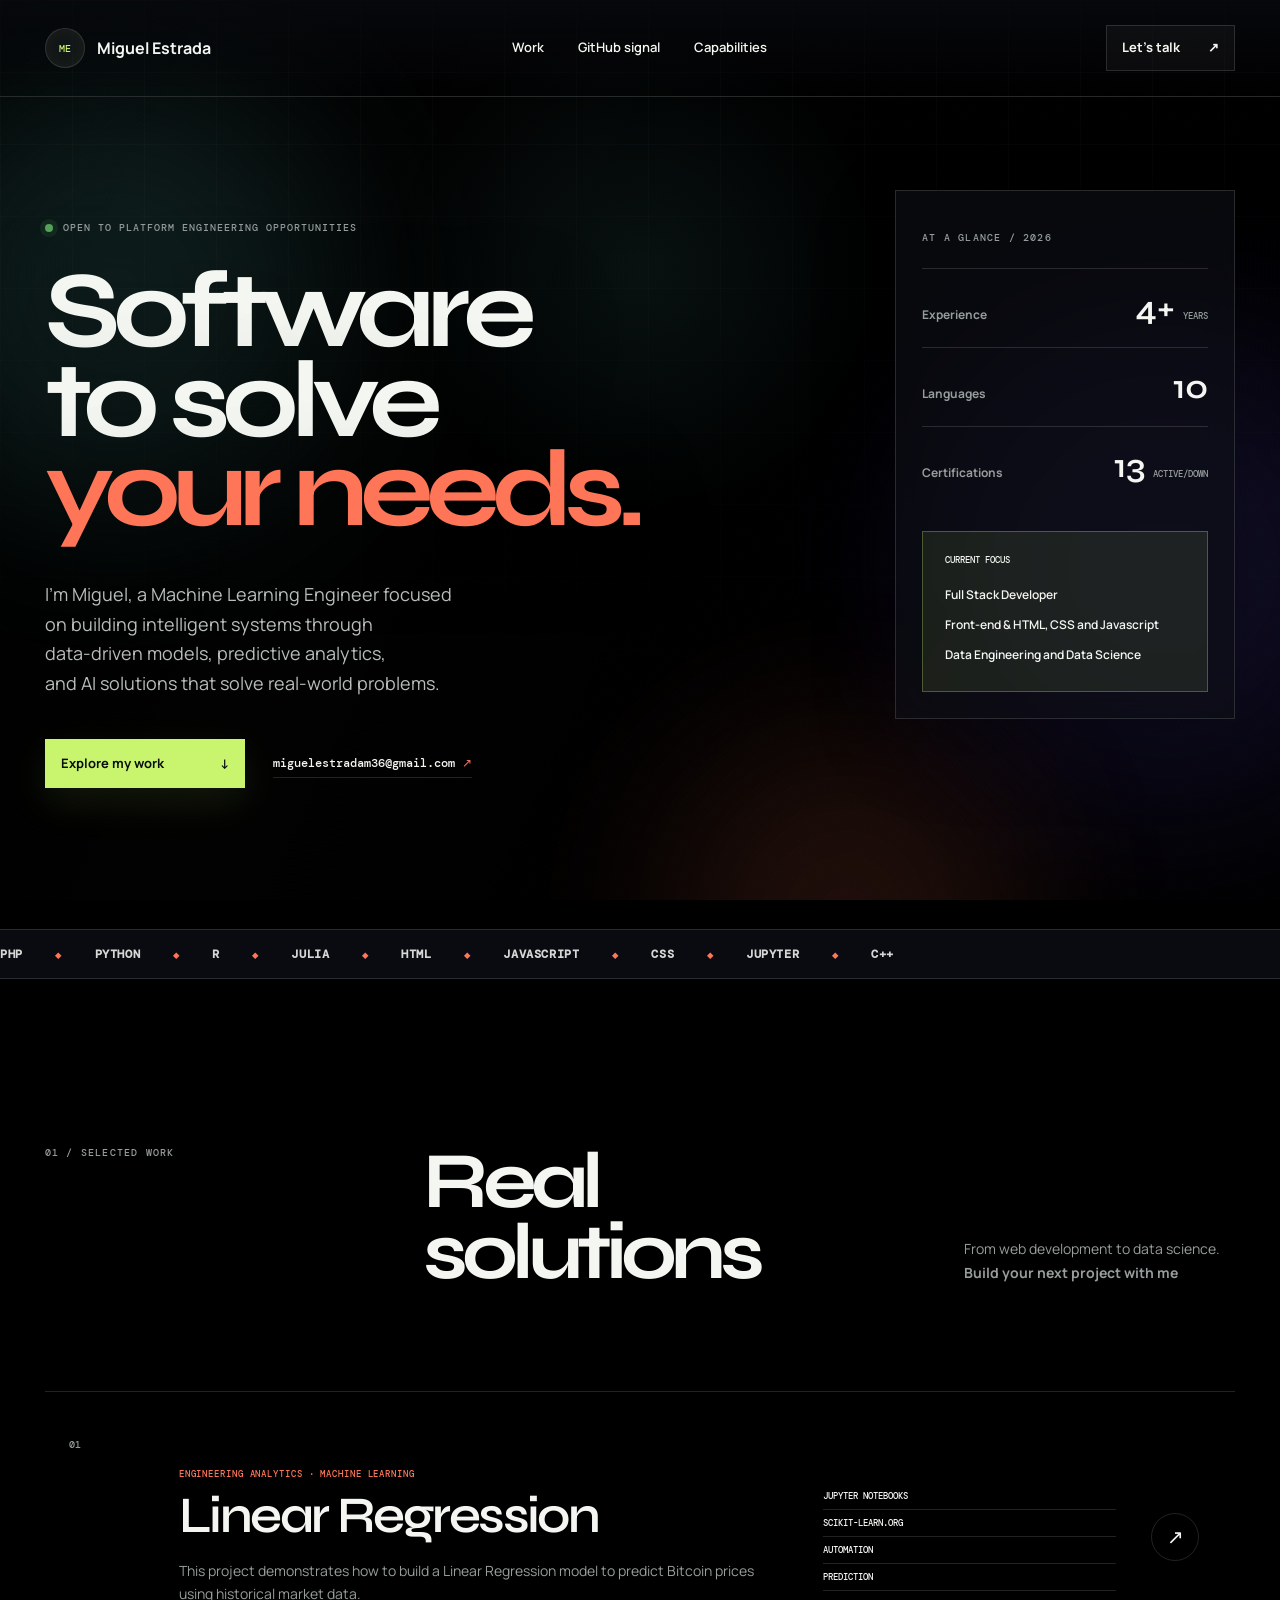
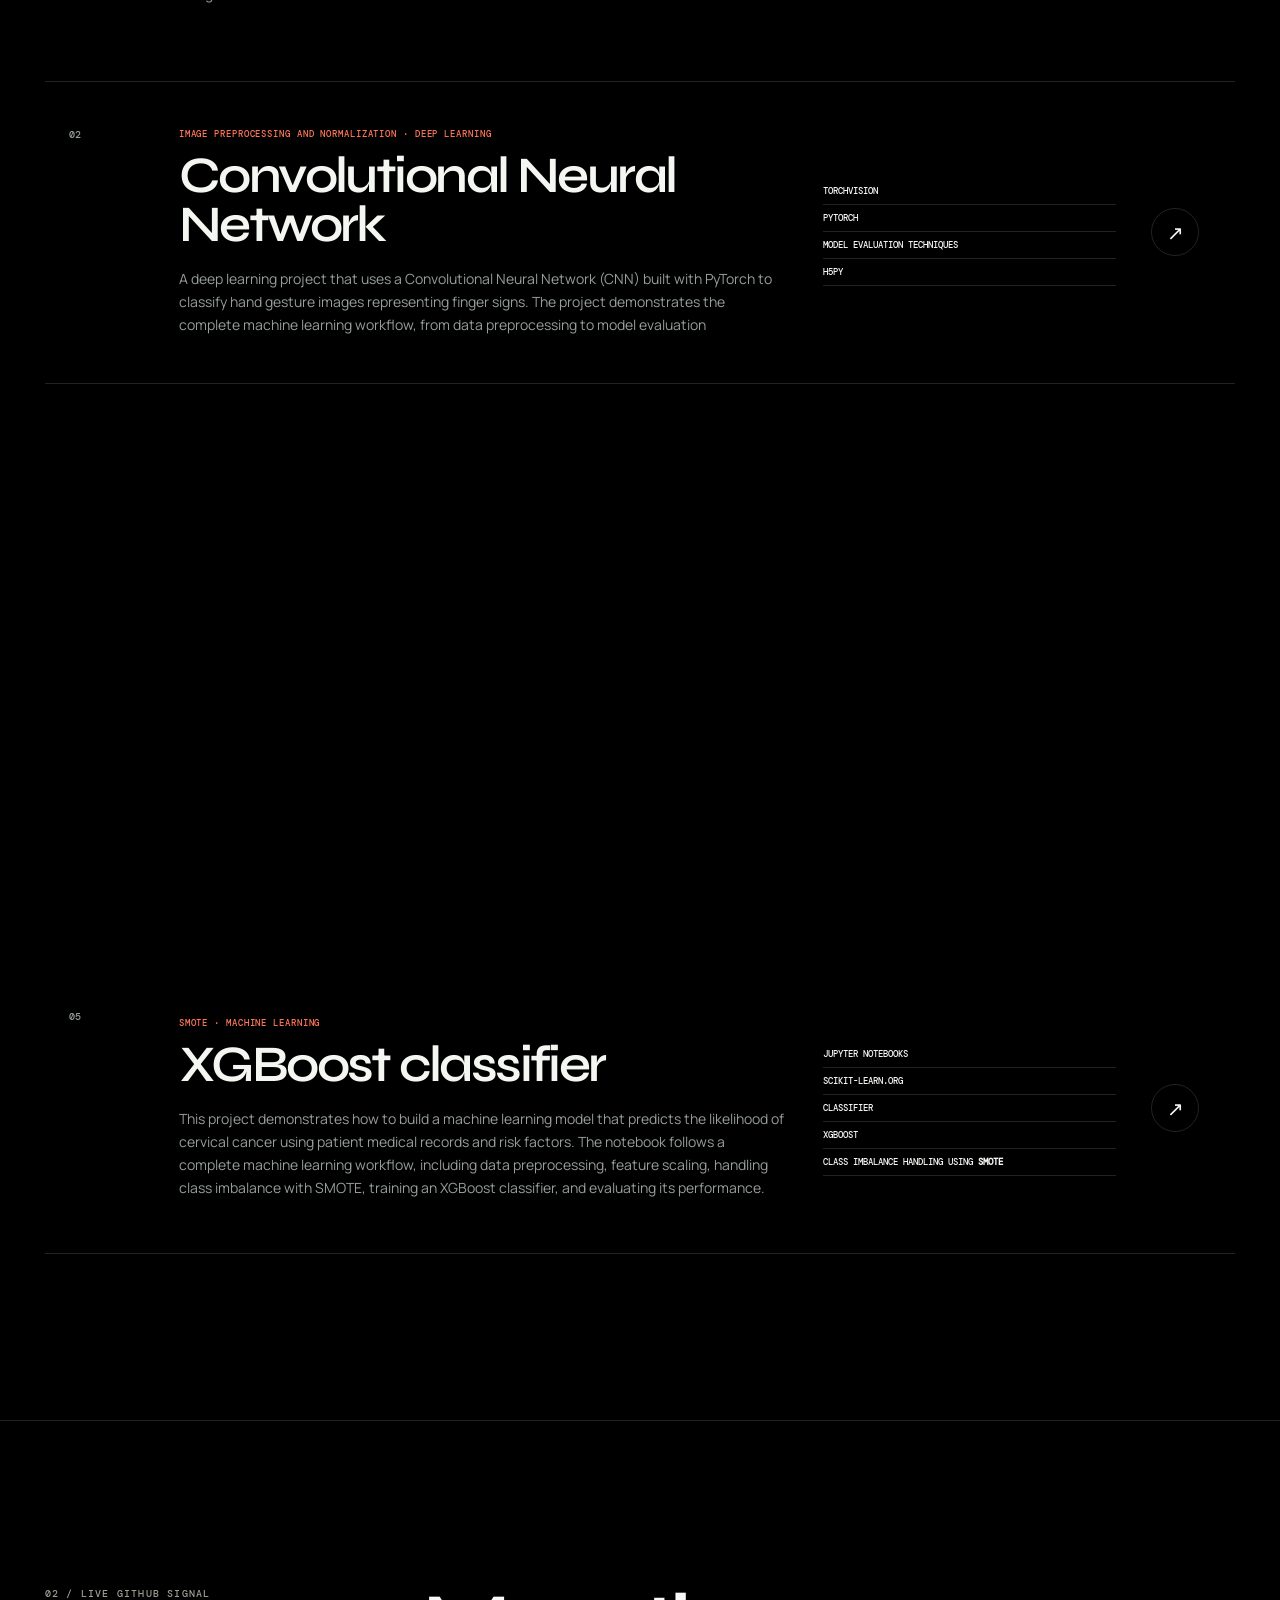
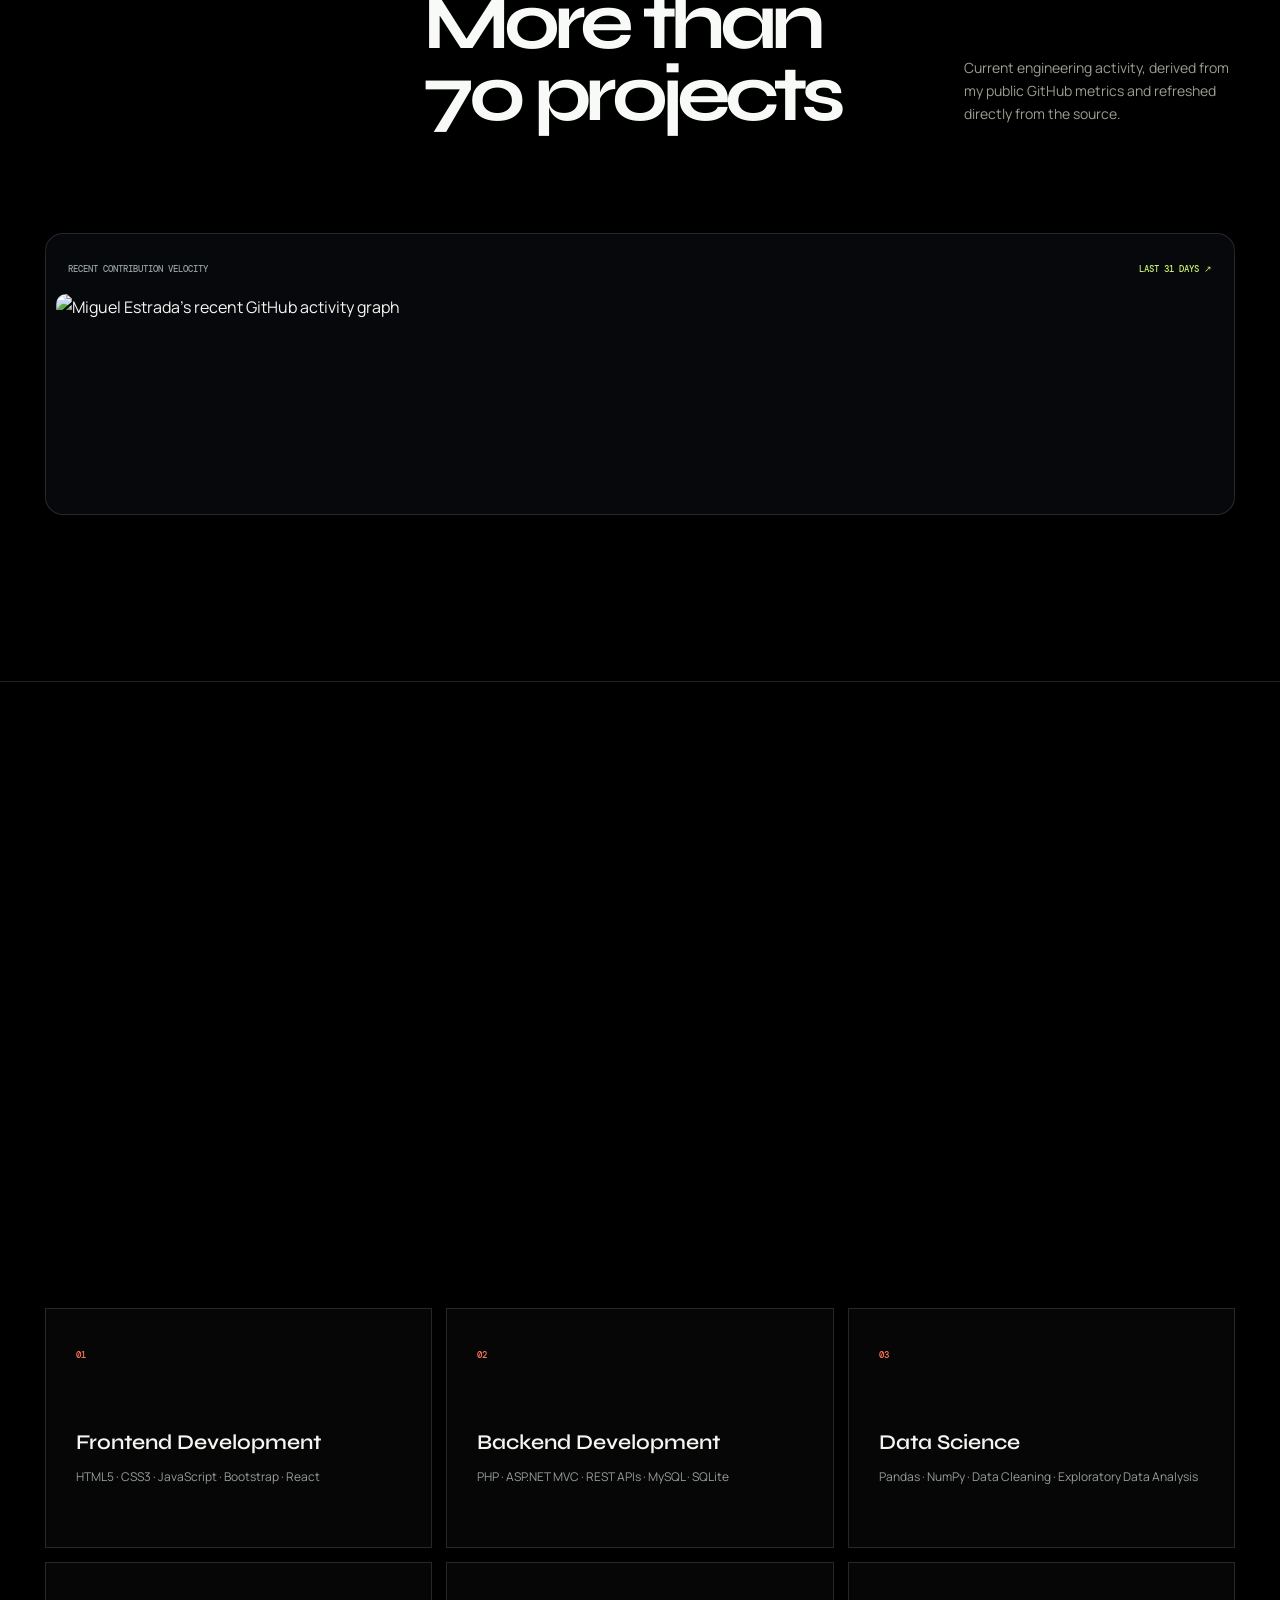
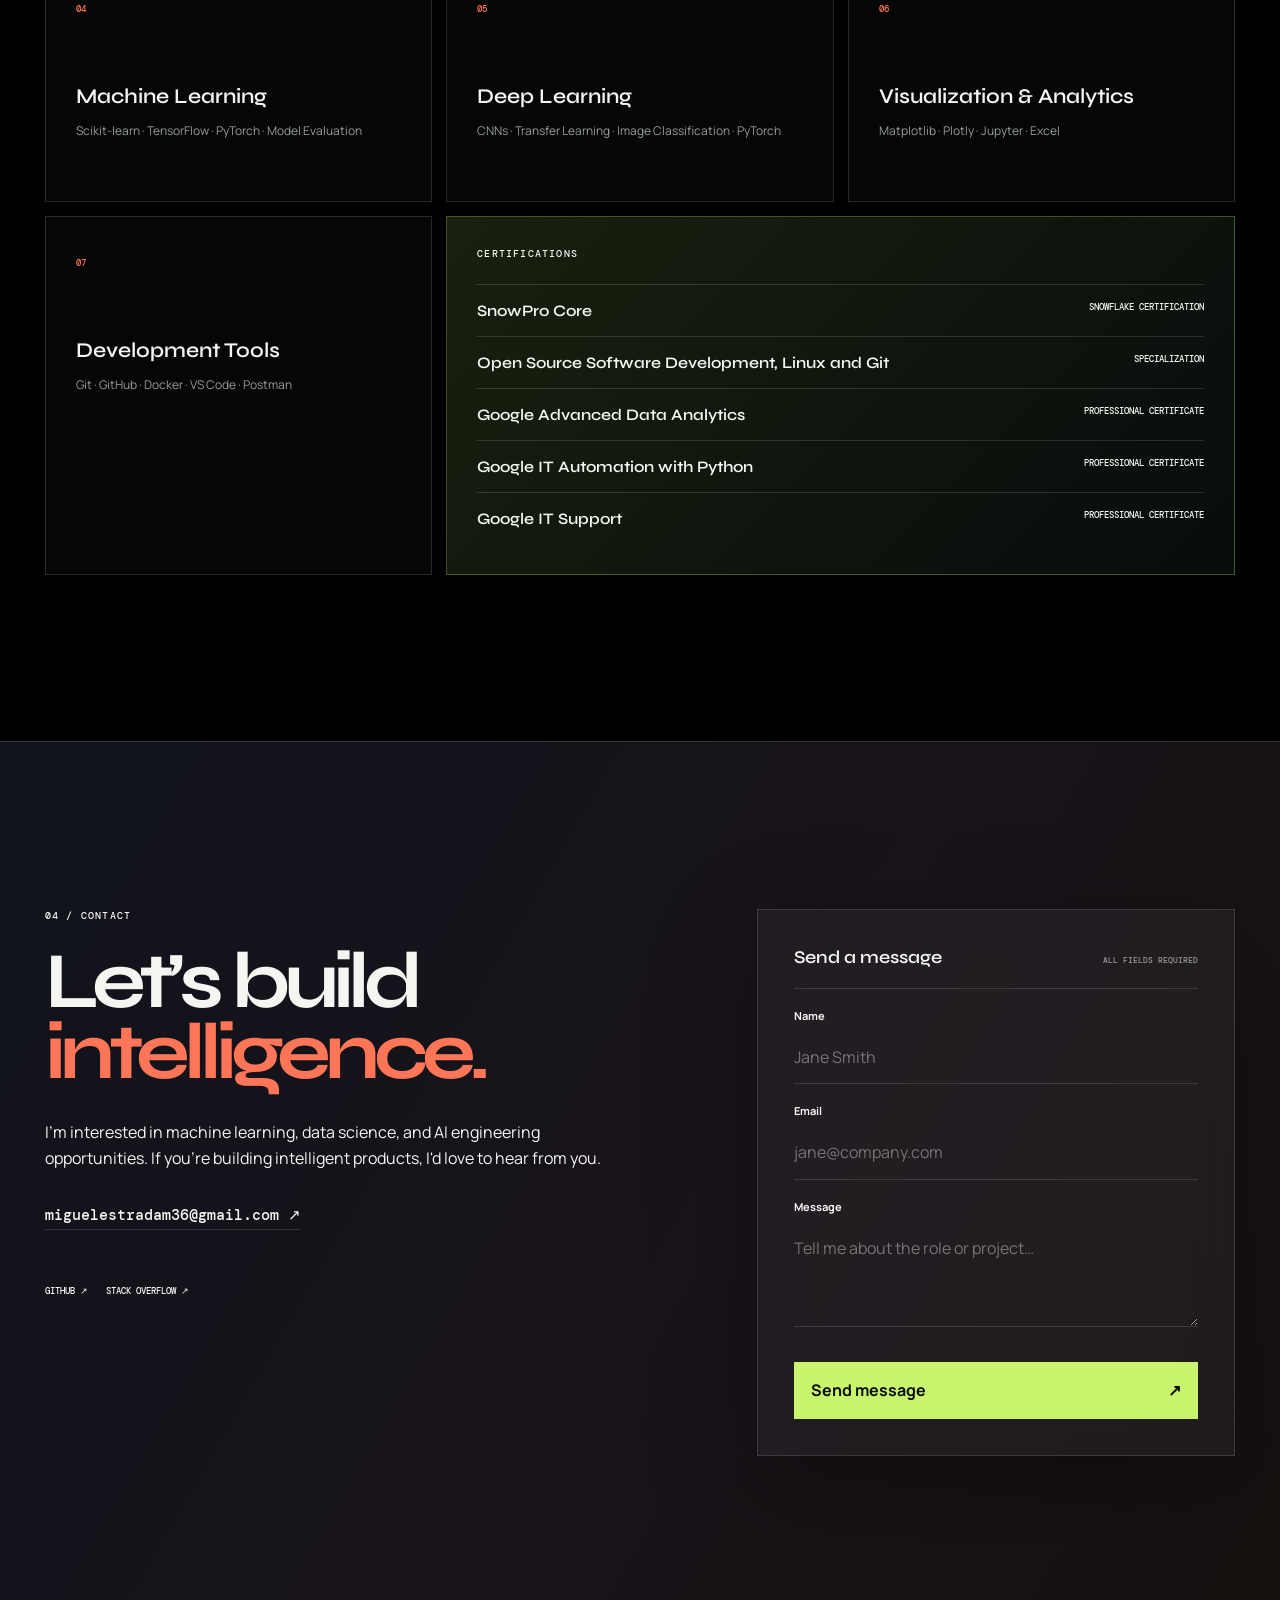
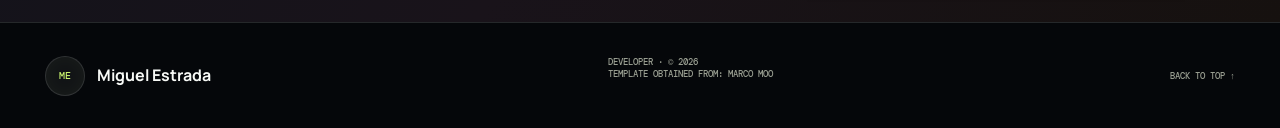
==== commit c8fb3d68: "Modified the meta" ====
--- a/index.html
+++ b/index.html
@@ -3,10 +3,10 @@
 <head>
   <meta charset="UTF-8">
   <meta name="viewport" content="width=device-width, initial-scale=1">
-  <meta name="description" content="Miguel Estrada is a Cloud Platform Engineer building reliable cloud infrastructure, delivery platforms and automation.">
+  <meta name="description" content="I’m Miguel, a Machine Learning Engineer focused on building intelligent systems through data-driven models, predictive analytics, and AI solutions that solve real-world problems.">
   <meta name="theme-color" content="#000000">
-  <meta property="og:title" content="Miguel Estrada — Cloud Platform Engineer">
-  <meta property="og:description" content="Cloud infrastructure, delivery platforms, automation and DevSecOps.">
+  <meta property="og:title" content="Miguel Estrada — Machine Learning and Software Development Engineer">
+  <meta property="og:description" content="Web development, machine learning and deep learning">
   <meta property="og:type" content="website">
   <meta property="og:url" content="https://miguelestradam3.github.io/">
   <meta property="og:image" content="https://miguelestradam3.github.io/assets/img/apple-touch-icon.png">
